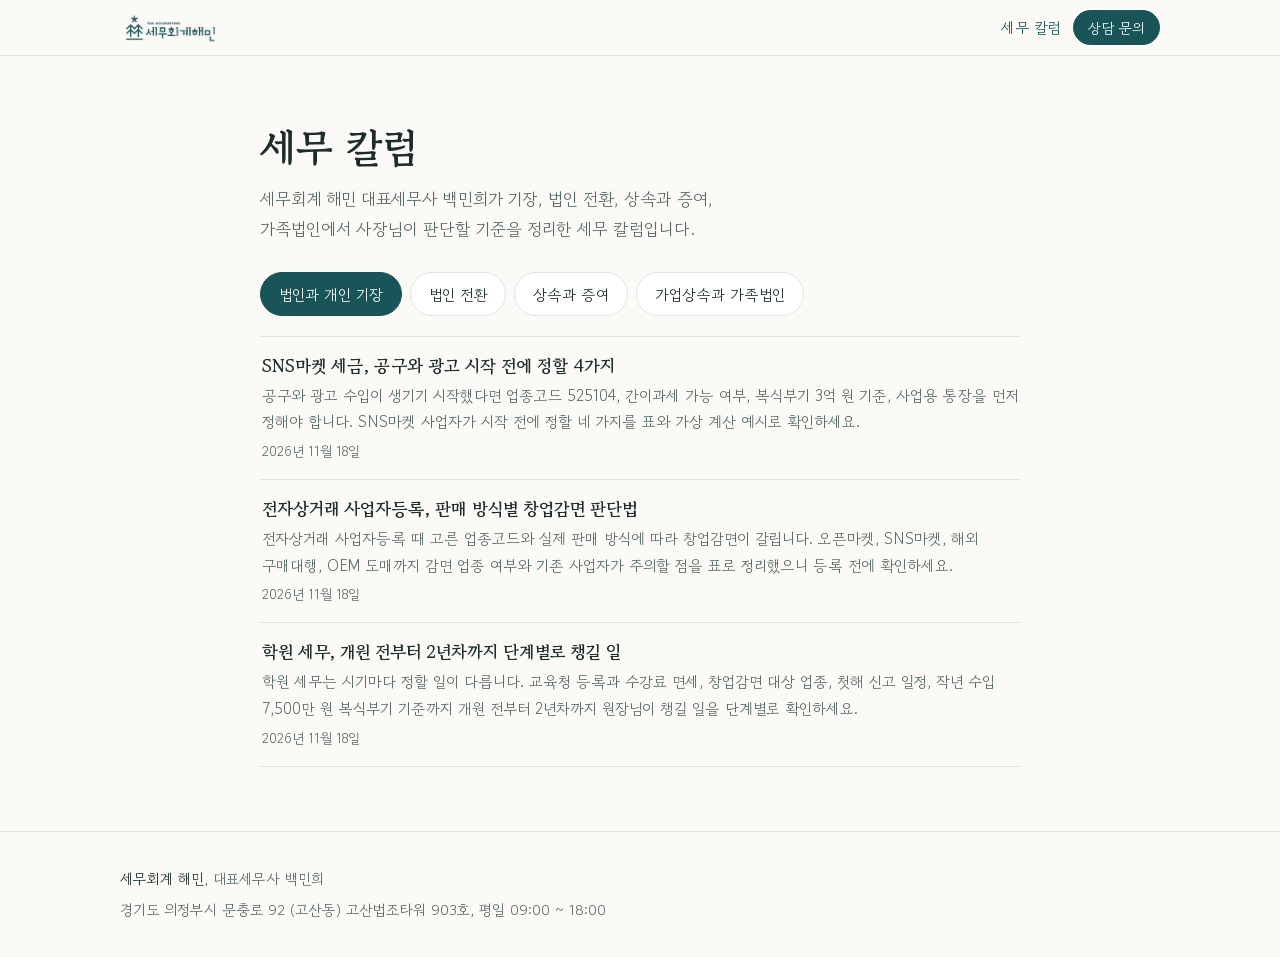
==== column/index.html @ 43301247 "세무 칼럼 목록을 분류 탭 화면으로 변경 Claude-Session: https://claude.ai/code/session_01CAQJYNEuZtWG6bHk7MR94F  Co-A" ====
<!doctype html>
<html lang="ko">
<head>
<meta charset="utf-8">
<meta name="viewport" content="width=device-width, initial-scale=1, viewport-fit=cover">
<title>세무 칼럼 | 세무회계 해민</title>
<meta name="description" content="세무회계 해민 대표세무사 백민희가 기장, 법인 전환, 상속과 증여, 가족법인에서 사장님이 판단할 기준을 정리한 세무 칼럼입니다.">
<link rel="canonical" href="https://hmintax.com/column/">
<meta property="og:type" content="website">
<meta property="og:locale" content="ko_KR">
<meta property="og:site_name" content="세무회계 해민">
<meta property="og:title" content="세무 칼럼 | 세무회계 해민">
<meta property="og:description" content="세무회계 해민 대표세무사 백민희가 기장, 법인 전환, 상속과 증여, 가족법인에서 사장님이 판단할 기준을 정리한 세무 칼럼입니다.">
<meta property="og:url" content="https://hmintax.com/column/">
<meta property="og:image" content="https://hmintax.com/og-image.jpg">
<meta property="og:image:width" content="1200">
<meta property="og:image:height" content="630">
<link rel="icon" href="/favicon.ico" sizes="48x48">
<link rel="icon" href="/icon-192.png" type="image/png" sizes="192x192">
<link rel="apple-touch-icon" href="/apple-touch-icon.png">
<link rel="preconnect" href="https://fonts.googleapis.com">
<link rel="preconnect" href="https://fonts.gstatic.com" crossorigin>
<link rel="stylesheet" href="https://fonts.googleapis.com/css2?family=Gowun+Batang:wght@400;700&family=Gowun+Dodum&display=swap">
<link rel="stylesheet" href="/column/column.css">
<script>document.documentElement.classList.add("js-tabs")</script>
<script type="application/ld+json">{"@context":"https://schema.org","@type":"CollectionPage","name":"세무 칼럼","description":"세무회계 해민 대표세무사 백민희가 기장, 법인 전환, 상속과 증여, 가족법인에서 사장님이 판단할 기준을 정리한 세무 칼럼입니다.","url":"https://hmintax.com/column/","isPartOf":{"@type":"WebSite","name":"세무회계 해민","url":"https://hmintax.com/"}}</script>
</head>
<body>
<header class="top">
  <div class="wrap">
    <a class="brand" href="/" aria-label="세무회계 해민 처음으로">
      <img class="logo-light" src="[data-uri]" alt="세무회계 해민 로고" width="180" height="62">
      <img class="logo-dark" src="[data-uri]" alt="세무회계 해민 로고" width="180" height="62">
    </a>
    <a class="column-nav" href="/column/">세무 칼럼</a>
    <a class="btn primary small" href="/#contact">상담 문의</a>
  </div>
</header>
<main class="column-page">
  <div class="wrap">
    <h1>세무 칼럼</h1>
    <p class="lead">세무회계 해민 대표세무사 백민희가 기장, 법인 전환, 상속과 증여, 가족법인에서 사장님이 판단할 기준을 정리한 세무 칼럼입니다.</p>
    <div class="column-tabs"><a class="column-tab is-active" id="tab-bookkeeping" href="#bookkeeping">법인과 개인 기장</a><a class="column-tab" id="tab-incorporation" href="#incorporation">법인 전환</a><a class="column-tab" id="tab-inheritance-gift" href="#inheritance-gift">상속과 증여</a><a class="column-tab" id="tab-family-business" href="#family-business">가업상속과 가족법인</a></div>
    <section class="column-group is-active" id="bookkeeping"><h2>법인과 개인 기장</h2><ul class="column-list"><li><a href="/column/sns-market-tax-setup/"><span class="t">SNS마켓 세금, 공구와 광고 시작 전에 정할 4가지</span><span class="d">공구와 광고 수입이 생기기 시작했다면 업종코드 525104, 간이과세 가능 여부, 복식부기 3억 원 기준, 사업용 통장을 먼저 정해야 합니다. SNS마켓 사업자가 시작 전에 정할 네 가지를 표와 가상 계산 예시로 확인하세요.</span><span class="m">2026년 11월 18일</span></a></li><li><a href="/column/ecommerce-startup-tax-reduction/"><span class="t">전자상거래 사업자등록, 판매 방식별 창업감면 판단법</span><span class="d">전자상거래 사업자등록 때 고른 업종코드와 실제 판매 방식에 따라 창업감면이 갈립니다. 오픈마켓, SNS마켓, 해외 구매대행, OEM 도매까지 감면 업종 여부와 기존 사업자가 주의할 점을 표로 정리했으니 등록 전에 확인하세요.</span><span class="m">2026년 11월 18일</span></a></li><li><a href="/column/academy-tax-first-two-years/"><span class="t">학원 세무, 개원 전부터 2년차까지 단계별로 챙길 일</span><span class="d">학원 세무는 시기마다 정할 일이 다릅니다. 교육청 등록과 수강료 면세, 창업감면 대상 업종, 첫해 신고 일정, 작년 수입 7,500만 원 복식부기 기준까지 개원 전부터 2년차까지 원장님이 챙길 일을 단계별로 확인하세요.</span><span class="m">2026년 11월 18일</span></a></li></ul></section><section class="column-group" id="incorporation"><h2>법인 전환</h2><ul class="column-list"><li><a href="/column/corporation-setup-before-registration/"><span class="t">법인설립 절차, 등기 전에 정할 자본금, 지분, 본점, 정관</span><span class="d">법인설립 절차는 정관, 자본금 납입, 등기, 사업자등록 순으로 진행되지만 세금은 서류에 적는 숫자에서 갈립니다. 자본금, 지분, 본점 주소, 정관 퇴직금 기준을 등기 전에 어떻게 정할지 실제 과세 사례로 확인하세요.</span><span class="m">2026년 11월 18일</span></a></li></ul></section><section class="column-group" id="inheritance-gift"><h2>상속과 증여</h2><ul class="column-list"><li><a href="/column/death-insurance-inheritance-tax/"><span class="t">사망보험금 상속세, 보험료 낸 사람에 따라 달라지는 과세 기준</span><span class="d">사망보험금은 계약자 이름이 아니라 보험료를 실제로 낸 사람에 따라 상속재산 여부가 갈립니다. 계약자를 자녀로 바꾼 경우, 상속을 포기한 경우, 상속세 재원으로 준비하는 방법까지 조세심판원 사례와 표로 정리했으니 확인하세요.</span><span class="m">2026년 11월 18일</span></a></li></ul></section><section class="column-group" id="family-business"><h2>가업상속과 가족법인</h2><ul class="column-list"><li><a href="/column/family-corporation-stock-investment/"><span class="t">가족법인 주식투자, 상속 준비가 되는 구조와 불리한 경우</span><span class="d">자녀가 주주인 가족법인으로 주식에 투자하면 오른 몫이 자녀 지분 가치에 쌓입니다. 부모님 돈을 넣는 방식별 세금, 증여세 1억 원 기준, 20% 세율 법인이 되는 조건과 오히려 불리한 경우를 표로 정리했으니 투자 전에 확인하세요.</span><span class="m">2026년 11월 18일</span></a></li></ul></section>
    <script>(function () {
  var list = document.querySelector('.column-tabs');
  var tabs = [].slice.call(list.querySelectorAll('.column-tab'));
  function panelOf(tab) { return document.getElementById(tab.getAttribute('href').slice(1)); }
  function fromHash() { return tabs.filter(function (t) { return t.getAttribute('href') === location.hash; })[0]; }
  function select(tab, focus) {
    tabs.forEach(function (t) {
      var on = t === tab;
      t.classList.toggle('is-active', on);
      t.setAttribute('aria-selected', on ? 'true' : 'false');
      t.tabIndex = on ? 0 : -1;
      panelOf(t).classList.toggle('is-active', on);
    });
    if (focus) tab.focus();
  }
  function choose(tab, focus) {
    select(tab, focus);
    // 글을 읽고 뒤로 돌아왔을 때 보던 분류가 나오도록 주소에 남긴다(뒤로 가기 기록은 늘리지 않는다)
    history.replaceState(null, '', tab.getAttribute('href'));
  }
  list.setAttribute('role', 'tablist');
  list.setAttribute('aria-label', '칼럼 분류');
  tabs.forEach(function (t, i) {
    var panel = panelOf(t);
    t.setAttribute('role', 'tab');
    t.setAttribute('aria-controls', panel.id);
    panel.setAttribute('role', 'tabpanel');
    panel.setAttribute('aria-labelledby', t.id);
    t.addEventListener('click', function (e) { e.preventDefault(); choose(t); });
    t.addEventListener('keydown', function (e) {
      var n = { ArrowRight: i + 1, ArrowLeft: i - 1, Home: 0, End: tabs.length - 1 }[e.key];
      if (n === undefined) return;
      e.preventDefault();
      choose(tabs[(n + tabs.length) % tabs.length], true);
    });
  });
  select(fromHash() || list.querySelector('.column-tab.is-active'));
  window.addEventListener('hashchange', function () { var t = fromHash(); if (t) select(t); });
})();</script>
  </div>
</main>
<footer>
  <div class="wrap">
    <p><strong>세무회계 해민</strong>, 대표세무사 백민희</p>
    <p>경기도 의정부시 문충로 92 (고산동) 고산법조타워 903호, 평일 09:00 ~ 18:00</p>
  </div>
</footer>
</body>
</html>
---- column/column.css ----
/* Layout: 한 장짜리 사무소 소개. 따뜻한 흰 바탕 위에 로고 청록과 꿀색을 포인트로, 둥근 아치 사진과 부드러운 면으로 구획한다 */
:root {
  --bg: #FCFAF6;
  --surface: #FFFFFF;
  --tint: #E9F2F0;
  --honey-tint: #FBF0DA;
  --ink: #1D2D2C;
  --muted: #566866;
  --line: #DCE6E3;
  --teal: #195558;
  --teal-soft: #2C7672;
  --honey: #D99A2B;
  --on-teal: #FFFFFF;
  --shadow: 0 10px 30px rgba(25, 85, 88, 0.08);
  --font-display: "Gowun Batang", "Noto Serif KR", "Nanum Myeongjo", serif;
  --font-body: "Gowun Dodum", "Apple SD Gothic Neo", "Malgun Gothic", "Noto Sans KR", sans-serif;
  --radius: 18px;
}
@media (prefers-color-scheme: dark) {
  :root:not([data-theme="light"]) {
    --bg: #0F1B1B; --surface: #152625; --tint: #1A3231; --honey-tint: #352B1B;
    --ink: #E6EFED; --muted: #A2B4B1; --line: #274240; --teal: #8FD1C9; --teal-soft: #74C0B7;
    --honey: #F0C36A; --on-teal: #0F1B1B; --shadow: 0 10px 30px rgba(0, 0, 0, 0.35);
    color-scheme: dark;
  }
}
:root[data-theme="dark"] {
  --bg: #0F1B1B; --surface: #152625; --tint: #1A3231; --honey-tint: #352B1B;
  --ink: #E6EFED; --muted: #A2B4B1; --line: #274240; --teal: #8FD1C9; --teal-soft: #74C0B7;
  --honey: #F0C36A; --on-teal: #0F1B1B; --shadow: 0 10px 30px rgba(0, 0, 0, 0.35);
  color-scheme: dark;
}

body {
  background: var(--bg);
  color: var(--ink);
  font-family: var(--font-body);
  font-size: 1.0625rem;
  line-height: 1.75;
  word-break: keep-all;
  overflow-wrap: break-word;
}
a { color: var(--teal-soft); }
:focus-visible { outline: 3px solid var(--honey); outline-offset: 3px; border-radius: 6px; }

.wrap {
  max-width: 1040px;
  margin-inline: auto;
  padding-left: max(16px, env(safe-area-inset-left, 0px));
  padding-right: max(16px, env(safe-area-inset-right, 0px));
}
.band { padding-block: clamp(48px, 8vw, 88px); }
.band.tint { background: var(--tint); }

h1, h2, h3 { font-family: var(--font-display); font-weight: 700; line-height: 1.35; text-wrap: balance; margin: 0; }
h2 { font-size: clamp(1.6rem, 3.6vw, 2.1rem); color: var(--ink); }
h3 { font-size: 1.2rem; }
p { margin: 0; }
.lead { color: var(--muted); margin-top: 10px; max-width: 60ch; }
.section-head { display: grid; gap: 4px; margin-bottom: clamp(28px, 4vw, 40px); }

/* 머리 */
.top {
  position: sticky; top: env(safe-area-inset-top, 0px); z-index: 20;
  background: color-mix(in srgb, var(--bg) 88%, transparent);
  backdrop-filter: blur(8px);
  border-bottom: 1px solid var(--line);
}
body::before { content: ""; position: fixed; inset: 0 0 auto; height: env(safe-area-inset-top, 0px); z-index: 21; background: var(--bg); }
.top .wrap { display: flex; align-items: center; justify-content: space-between; gap: 12px; padding-block: 10px; }
.brand { display: flex; align-items: center; gap: 12px; text-decoration: none; color: var(--ink); min-width: 0; }
.brand img { height: 34px; width: auto; display: block; }
.logo-dark { display: none !important; }
@media (prefers-color-scheme: dark) { :root:not([data-theme="light"]) .logo-light { display: none !important; } :root:not([data-theme="light"]) .logo-dark { display: block !important; } }
:root[data-theme="dark"] .logo-light { display: none !important; }
:root[data-theme="dark"] .logo-dark { display: block !important; }

.btn {
  display: inline-flex; align-items: center; justify-content: center; gap: 8px;
  padding: 12px 20px; border-radius: 999px; font-family: var(--font-body); font-size: 1rem;
  text-decoration: none; border: 1.5px solid var(--teal); cursor: pointer; line-height: 1.2;
  transition: transform .15s ease, background-color .15s ease;
}
.btn.primary { background: var(--teal); color: var(--on-teal); }
.btn.ghost { background: transparent; color: var(--teal); }
.btn:hover { transform: translateY(-1px); }
.btn.small { padding: 8px 14px; font-size: 0.9rem; }

/* 첫 화면 */
.hero .wrap { display: grid; grid-template-columns: 1.15fr 0.85fr; gap: clamp(28px, 5vw, 64px); align-items: center; }
.hero-text { min-width: 0; }
.eyebrow { color: var(--teal-soft); font-size: 0.95rem; letter-spacing: 0.04em; }
.hero h1 { font-size: clamp(2.1rem, 5.6vw, 3.4rem); margin-top: 10px; }
.hero h1 em { font-style: normal; color: var(--teal); position: relative; }
.hero h1 em::after { content: ""; position: absolute; left: 0; right: 0; bottom: 0.08em; height: 0.32em; background: var(--honey-tint); z-index: -1; border-radius: 4px; }
.hero .lead { font-size: 1.1rem; margin-top: 18px; }
.cta-row { display: flex; flex-wrap: wrap; gap: 10px; margin-top: 28px; }
.hero-note { margin-top: 16px; color: var(--muted); font-size: 0.95rem; }
.hero-note b { color: var(--ink); font-weight: 400; font-variant-numeric: tabular-nums; }
.sns { display: flex; flex-wrap: wrap; gap: 8px 20px; margin: 14px 0 0; padding: 0; list-style: none; font-size: 0.95rem; }
.sns a { display: inline-flex; align-items: center; gap: 6px; color: var(--teal); text-decoration: none; border-bottom: 1px solid var(--line); padding-bottom: 2px; }
.sns a:hover { border-color: var(--teal); }
.sns svg { width: 18px; height: 18px; stroke: currentColor; fill: none; stroke-width: 1.8; stroke-linecap: round; stroke-linejoin: round; }

.person { position: relative; justify-self: center; width: min(100%, 340px); }
.person::before {
  content: ""; position: absolute; width: 78%; aspect-ratio: 1; border-radius: 50%;
  background: var(--honey-tint); right: -8%; top: -6%; z-index: 0;
}
.arch {
  position: relative; z-index: 1; border-radius: 999px 999px var(--radius) var(--radius);
  overflow: hidden; background: #3a3a3a; aspect-ratio: 285 / 400; max-width: 100%; box-shadow: var(--shadow);
}
.arch img { width: 100%; height: 100%; object-fit: cover; object-position: top; display: block; }
.person-card {
  position: relative; z-index: 2; margin: -36px 16px 0; background: var(--surface);
  border: 1px solid var(--line); border-radius: var(--radius); padding: 14px 18px; box-shadow: var(--shadow);
}
.person-card .name { font-family: var(--font-display); font-weight: 700; font-size: 1.25rem; }
.person-card .name span { font-family: var(--font-body); font-weight: 400; font-size: 0.9rem; color: var(--teal-soft); margin-right: 6px; }

/* 일하는 방식 */
.principles { display: grid; grid-template-columns: repeat(3, minmax(0, 1fr)); gap: 18px; }
.principle {
  background: var(--surface); border-radius: var(--radius); padding: 24px 22px 22px;
  border: 1px solid var(--line); display: grid; gap: 10px; align-content: start; min-width: 0;
}
.principle .mark { width: 44px; height: 44px; border-radius: 14px; background: var(--honey-tint); display: grid; place-items: center; }
.principle .mark svg { width: 24px; height: 24px; stroke: var(--teal); fill: none; stroke-width: 1.8; stroke-linecap: round; stroke-linejoin: round; }
.principle p { color: var(--muted); }
.principle .note { font-size: 0.92rem; color: var(--teal-soft); }

/* 하는 일 */
.services { display: grid; grid-template-columns: repeat(2, minmax(0, 1fr)); gap: 0; border-top: 1px solid var(--line); }
.service { padding: 22px 4px; border-bottom: 1px solid var(--line); display: grid; grid-template-columns: 9.5rem 1fr; gap: 16px; min-width: 0; }
.service:nth-child(odd) { padding-right: 28px; }
.service:nth-child(even) { padding-left: 28px; border-left: 1px solid var(--line); }
.service h3 { color: var(--teal); }
.service p { color: var(--muted); min-width: 0; }
.with-whom { margin-top: 22px; color: var(--muted); font-size: 0.98rem; }
.column-nav { margin-left: auto; color: var(--teal); text-decoration: none; font-size: 0.95rem; white-space: nowrap; }
.column-nav:hover { text-decoration: underline; }
.column-latest { margin-top: 30px; padding: 22px 24px; border-radius: var(--radius); background: var(--tint); }
.column-latest-head { display: flex; align-items: center; justify-content: space-between; gap: 12px; }
.column-latest ul { list-style: none; margin: 12px 0 0; padding: 0; }
.column-latest li + li { border-top: 1px solid var(--line); }
.column-latest li a { display: grid; grid-template-columns: 9.5rem minmax(0, 1fr); gap: 4px 16px; padding: 12px 0; color: var(--ink); text-decoration: none; }
.column-latest li a:hover .t { color: var(--teal); text-decoration: underline; }
.column-latest .cat { color: var(--teal-soft); font-size: 0.9rem; }
@media (max-width: 640px) { .column-latest { padding: 18px 16px; } .column-latest li a { grid-template-columns: 1fr; } }

/* 상담 절차 */
.steps { display: grid; grid-template-columns: repeat(4, minmax(0, 1fr)); gap: 16px; counter-reset: step; list-style: none; padding: 0; margin: 0; }
.step { position: relative; padding: 22px 18px 20px; background: var(--surface); border-radius: var(--radius); border: 1px solid var(--line); display: grid; gap: 8px; align-content: start; min-width: 0; }
.step .num { font-family: var(--font-display); font-weight: 700; color: var(--honey); font-size: 1.6rem; line-height: 1; font-variant-numeric: tabular-nums; }
.step p { color: var(--muted); font-size: 0.98rem; }
.form-hint { margin-top: 26px; display: grid; gap: 12px; }
.chips { display: flex; flex-wrap: wrap; gap: 8px; list-style: none; padding: 0; margin: 0; }
.chips li { background: var(--surface); border: 1px solid var(--line); border-radius: 999px; padding: 6px 14px; font-size: 0.95rem; }
.fee { margin-top: 24px; padding: 16px 20px; border-radius: var(--radius); background: var(--honey-tint); display: flex; flex-wrap: wrap; gap: 10px 18px; align-items: center; justify-content: space-between; }

/* 자주 묻는 질문 */
.faq { display: grid; gap: 0; border-top: 1px solid var(--line); }
.qa { padding: 20px 0; border-bottom: 1px solid var(--line); display: grid; grid-template-columns: minmax(0, 0.9fr) minmax(0, 1.1fr); gap: 8px 28px; }
.qa .q { font-family: var(--font-display); font-weight: 700; }
.qa .a { color: var(--muted); }

/* 문의와 찾아오시는 길 */
.contact-grid { display: grid; grid-template-columns: minmax(0, 1.1fr) minmax(0, 0.9fr); gap: 22px; align-items: start; }
.card { background: var(--surface); border: 1px solid var(--line); border-radius: var(--radius); padding: 8px 22px; box-shadow: var(--shadow); min-width: 0; }
.row { display: grid; grid-template-columns: 6.5rem minmax(0, 1fr) auto; gap: 12px; align-items: center; padding: 14px 0; border-bottom: 1px dashed var(--line); }
.row:last-child { border-bottom: 0; }
.row .k { color: var(--muted); font-size: 0.95rem; }
.row .v { min-width: 0; }
.row .v.num { font-variant-numeric: tabular-nums; font-size: 1.15rem; letter-spacing: 0.02em; user-select: all; }
.copy-status { font-size: 0.85rem; color: var(--teal-soft); min-height: 1.2em; }
.links { display: grid; gap: 10px; }
.links .btn { justify-content: space-between; width: 100%; }
.links .btn span.sub { color: inherit; opacity: 0.75; font-size: 0.88rem; }

footer { padding-block: 34px; border-top: 1px solid var(--line); color: var(--muted); font-size: 0.92rem; }
footer .wrap { display: grid; gap: 6px; }
footer strong { color: var(--ink); font-weight: 400; }

@media (max-width: 860px) {
  .hero .wrap { grid-template-columns: 1fr; }
  .person { order: -1; width: min(78%, 300px); }
  .principles { grid-template-columns: 1fr; }
  .steps { grid-template-columns: repeat(2, minmax(0, 1fr)); }
  .contact-grid { grid-template-columns: 1fr; }
}
@media (max-width: 640px) {
  .services { grid-template-columns: 1fr; }
  .service:nth-child(odd), .service:nth-child(even) { padding-left: 4px; padding-right: 4px; border-left: 0; }
  .service { grid-template-columns: 1fr; gap: 4px; }
  .steps { grid-template-columns: 1fr; }
  .qa { grid-template-columns: 1fr; }
  .row { grid-template-columns: 1fr auto; }
  .row .k { grid-column: 1 / -1; }
}
@media (prefers-reduced-motion: reduce) { .btn { transition: none; } .btn:hover { transform: none; } }

/* 세무 칼럼 */
body { margin: 0; }
img { max-width: 100%; }
.post-body hr { margin: 44px 0 0; border: 0; border-top: 1px solid var(--line); }
.crumbs { display: flex; flex-wrap: wrap; gap: 6px; list-style: none; margin: 0 0 18px; padding: 0; color: var(--muted); font-size: 0.9rem; }
.crumbs li + li::before { content: "/"; margin-right: 6px; color: var(--line); }
.crumbs a { color: var(--muted); }
.column-page { padding-block: clamp(32px, 6vw, 64px); }
.column-page .wrap { max-width: 760px; }
.column-page h1 { font-size: clamp(1.75rem, 4.6vw, 2.5rem); }
.post-cat { display: inline-block; color: var(--teal-soft); font-size: 0.92rem; margin-bottom: 8px; }
.post-meta { margin-top: 14px; padding-bottom: 20px; border-bottom: 1px solid var(--line); color: var(--muted); font-size: 0.92rem; }
.post-body { margin-top: 28px; }
.post-body p { margin-top: 18px; }
.post-body h2 { margin-top: 52px; font-size: clamp(1.35rem, 3vw, 1.65rem); }
.post-body h3 { margin-top: 30px; font-size: 1.12rem; color: var(--teal); }
.post-body ul, .post-body ol { margin: 16px 0 0; padding-left: 1.3em; display: grid; gap: 8px; }
.post-body .answer { padding: 14px 18px; border-radius: 14px; background: var(--tint); }
.brief { padding: 22px 24px; border-radius: var(--radius); background: var(--honey-tint); }
.brief > :first-child { margin-top: 0; }
.brief h2 { margin-top: 0; font-size: 1.2rem; }
.table-wrap { margin-top: 20px; overflow-x: auto; -webkit-overflow-scrolling: touch; border: 1px solid var(--line); border-radius: 14px; background: var(--surface); }
.table-wrap table { width: 100%; min-width: 520px; border-collapse: collapse; font-size: 0.95rem; }
.table-wrap caption { padding: 12px 14px; text-align: left; color: var(--muted); font-size: 0.88rem; border-bottom: 1px solid var(--line); }
.table-wrap th, .table-wrap td { padding: 11px 14px; text-align: left; vertical-align: top; border-bottom: 1px solid var(--line); }
.table-wrap th { background: var(--tint); font-weight: 400; color: var(--ink); white-space: nowrap; }
.table-wrap tr:last-child td { border-bottom: 0; }
.post-note { margin-top: 40px; padding-top: 18px; border-top: 1px solid var(--line); color: var(--muted); font-size: 0.92rem; }
.post-cta { margin-top: 28px; padding: 22px 24px; border-radius: var(--radius); background: var(--tint); display: grid; gap: 12px; }
.post-cta .cta-row { margin-top: 2px; }
.related { margin-top: 44px; }
.related h2 { font-size: 1.25rem; }
.column-list { list-style: none; margin: 14px 0 0; padding: 0; border-top: 1px solid var(--line); }
.column-list a { display: grid; gap: 4px; padding: 16px 2px; border-bottom: 1px solid var(--line); color: var(--ink); text-decoration: none; }
.column-list a:hover .t { color: var(--teal); }
.column-list .t { font-family: var(--font-display); font-weight: 700; font-size: 1.08rem; line-height: 1.45; }
.column-list .d { color: var(--muted); font-size: 0.95rem; }
.column-list .m { color: var(--muted); font-size: 0.86rem; }
.column-tabs { display: flex; flex-wrap: wrap; gap: 8px; margin-top: 28px; }
.column-tab { box-sizing: border-box; display: inline-flex; align-items: center; justify-content: center; min-height: 44px; padding: 8px 18px; border: 1px solid var(--line); border-radius: 999px; background: var(--surface); color: var(--ink); font-size: 0.95rem; line-height: 1.35; text-align: center; text-decoration: none; word-break: keep-all; }
.column-tab:hover { border-color: var(--teal-soft); color: var(--teal); }
.column-tab:focus-visible { outline: 2px solid var(--teal-soft); outline-offset: 2px; }
.js-tabs .column-tab.is-active { background: var(--teal); border-color: var(--teal); color: var(--on-teal); }
.column-group { margin-top: 40px; scroll-margin-top: 220px; }
.column-group h2 { font-size: 1.3rem; color: var(--teal); }
.js-tabs .column-group { display: none; margin-top: 20px; }
.js-tabs .column-group.is-active { display: block; }
.js-tabs .column-group > h2 { display: none; }
.js-tabs .column-group .column-list { margin-top: 0; }
@media (max-width: 640px) {
  .brief, .post-cta { padding: 18px 16px; }
  .column-tabs { display: grid; grid-template-columns: repeat(2, minmax(0, 1fr)); }
  .column-tab { padding: 8px 10px; font-size: 0.92rem; }
  .column-tab:last-child:nth-child(odd) { grid-column: 1 / -1; }
  .table-wrap table { min-width: 0; font-size: 0.88rem; }
  .table-wrap caption { padding: 10px; }
  .table-wrap th, .table-wrap td { padding: 9px 8px; white-space: normal; overflow-wrap: break-word; }
}
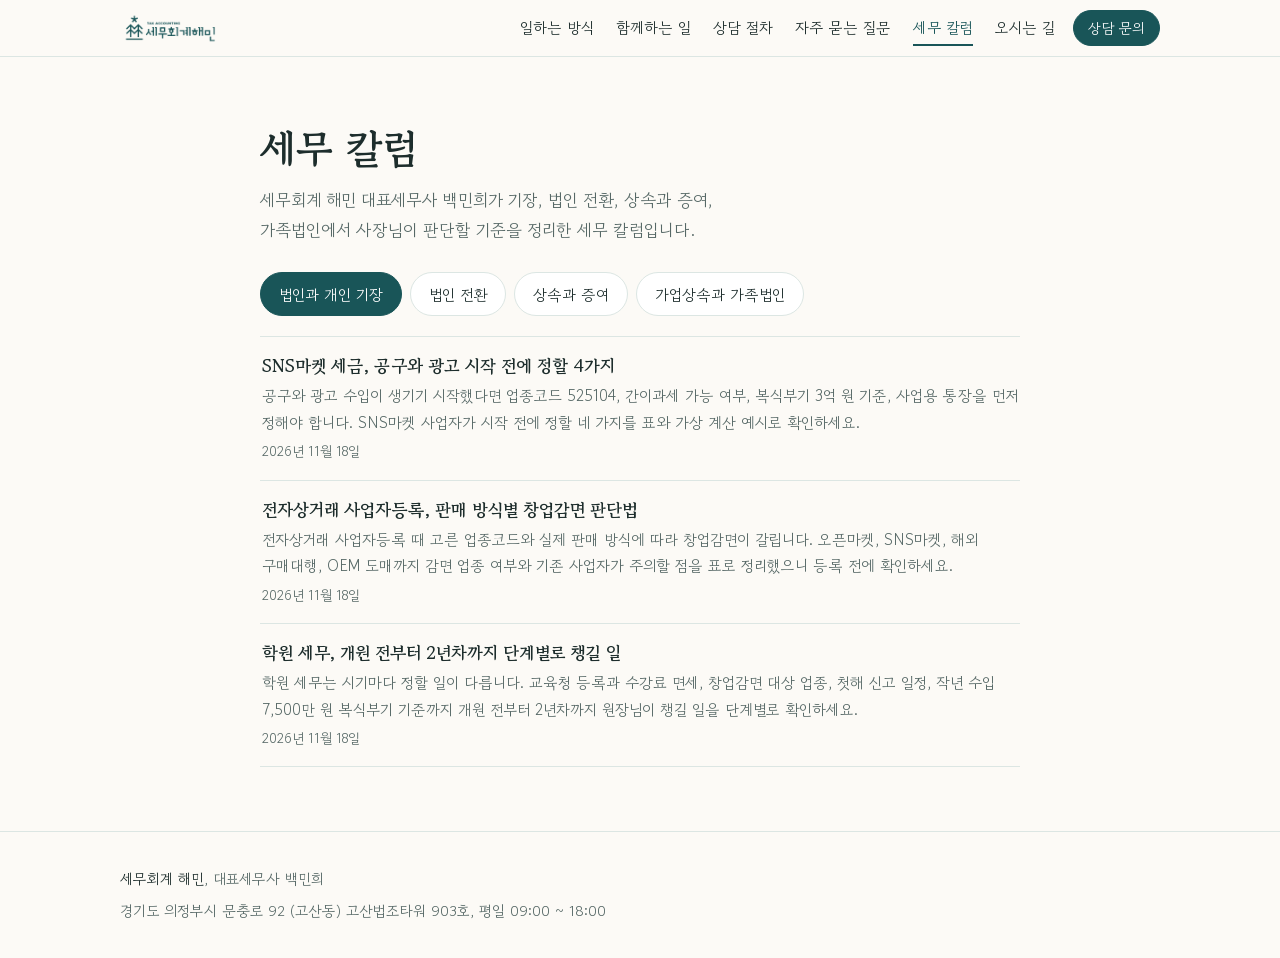
==== commit c49b22a2: "상단 메뉴바 추가, 칼럼 세무일정 분류 등록, 휴대폰 문의 버튼 넘침 수정 Co-Authored-By: Claude Opus 5.5 <noreply@anthropic.com>" ====
--- a/column/index.html
+++ b/column/index.html
@@ -32,7 +32,7 @@
       <img class="logo-light" src="[data-uri]" alt="세무회계 해민 로고" width="180" height="62">
       <img class="logo-dark" src="[data-uri]" alt="세무회계 해민 로고" width="180" height="62">
     </a>
-    <a class="column-nav" href="/column/">세무 칼럼</a>
+    <nav class="site-nav" aria-label="홈페이지 메뉴"><ul><li><a href="/#how">일하는 방식</a></li><li><a href="/#work">함께하는 일</a></li><li><a href="/#flow">상담 절차</a></li><li><a href="/#faq">자주 묻는 질문</a></li><li><a href="/column/" aria-current="page">세무 칼럼</a></li><li><a href="/#contact">오시는 길</a></li></ul></nav>
     <a class="btn primary small" href="/#contact">상담 문의</a>
   </div>
 </header>
@@ -41,7 +41,7 @@
     <h1>세무 칼럼</h1>
     <p class="lead">세무회계 해민 대표세무사 백민희가 기장, 법인 전환, 상속과 증여, 가족법인에서 사장님이 판단할 기준을 정리한 세무 칼럼입니다.</p>
     <div class="column-tabs"><a class="column-tab is-active" id="tab-bookkeeping" href="#bookkeeping">법인과 개인 기장</a><a class="column-tab" id="tab-incorporation" href="#incorporation">법인 전환</a><a class="column-tab" id="tab-inheritance-gift" href="#inheritance-gift">상속과 증여</a><a class="column-tab" id="tab-family-business" href="#family-business">가업상속과 가족법인</a></div>
-    <section class="column-group is-active" id="bookkeeping"><h2>법인과 개인 기장</h2><ul class="column-list"><li><a href="/column/sns-market-tax-setup/"><span class="t">SNS마켓 세금, 공구와 광고 시작 전에 정할 4가지</span><span class="d">공구와 광고 수입이 생기기 시작했다면 업종코드 525104, 간이과세 가능 여부, 복식부기 3억 원 기준, 사업용 통장을 먼저 정해야 합니다. SNS마켓 사업자가 시작 전에 정할 네 가지를 표와 가상 계산 예시로 확인하세요.</span><span class="m">2026년 11월 18일</span></a></li><li><a href="/column/ecommerce-startup-tax-reduction/"><span class="t">전자상거래 사업자등록, 판매 방식별 창업감면 판단법</span><span class="d">전자상거래 사업자등록 때 고른 업종코드와 실제 판매 방식에 따라 창업감면이 갈립니다. 오픈마켓, SNS마켓, 해외 구매대행, OEM 도매까지 감면 업종 여부와 기존 사업자가 주의할 점을 표로 정리했으니 등록 전에 확인하세요.</span><span class="m">2026년 11월 18일</span></a></li><li><a href="/column/academy-tax-first-two-years/"><span class="t">학원 세무, 개원 전부터 2년차까지 단계별로 챙길 일</span><span class="d">학원 세무는 시기마다 정할 일이 다릅니다. 교육청 등록과 수강료 면세, 창업감면 대상 업종, 첫해 신고 일정, 작년 수입 7,500만 원 복식부기 기준까지 개원 전부터 2년차까지 원장님이 챙길 일을 단계별로 확인하세요.</span><span class="m">2026년 11월 18일</span></a></li></ul></section><section class="column-group" id="incorporation"><h2>법인 전환</h2><ul class="column-list"><li><a href="/column/corporation-setup-before-registration/"><span class="t">법인설립 절차, 등기 전에 정할 자본금, 지분, 본점, 정관</span><span class="d">법인설립 절차는 정관, 자본금 납입, 등기, 사업자등록 순으로 진행되지만 세금은 서류에 적는 숫자에서 갈립니다. 자본금, 지분, 본점 주소, 정관 퇴직금 기준을 등기 전에 어떻게 정할지 실제 과세 사례로 확인하세요.</span><span class="m">2026년 11월 18일</span></a></li></ul></section><section class="column-group" id="inheritance-gift"><h2>상속과 증여</h2><ul class="column-list"><li><a href="/column/death-insurance-inheritance-tax/"><span class="t">사망보험금 상속세, 보험료 낸 사람에 따라 달라지는 과세 기준</span><span class="d">사망보험금은 계약자 이름이 아니라 보험료를 실제로 낸 사람에 따라 상속재산 여부가 갈립니다. 계약자를 자녀로 바꾼 경우, 상속을 포기한 경우, 상속세 재원으로 준비하는 방법까지 조세심판원 사례와 표로 정리했으니 확인하세요.</span><span class="m">2026년 11월 18일</span></a></li></ul></section><section class="column-group" id="family-business"><h2>가업상속과 가족법인</h2><ul class="column-list"><li><a href="/column/family-corporation-stock-investment/"><span class="t">가족법인 주식투자, 상속 준비가 되는 구조와 불리한 경우</span><span class="d">자녀가 주주인 가족법인으로 주식에 투자하면 오른 몫이 자녀 지분 가치에 쌓입니다. 부모님 돈을 넣는 방식별 세금, 증여세 1억 원 기준, 20% 세율 법인이 되는 조건과 오히려 불리한 경우를 표로 정리했으니 투자 전에 확인하세요.</span><span class="m">2026년 11월 18일</span></a></li></ul></section>
+    <section class="column-group is-active" id="bookkeeping"><h2>법인과 개인 기장</h2><ul class="column-list"><li><a href="/column/sns-market-tax-setup/"><span class="t">SNS마켓 세금, 공구와 광고 시작 전에 정할 4가지</span><span class="d">공구와 광고 수입이 생기기 시작했다면 업종코드 525104, 간이과세 가능 여부, 복식부기 3억 원 기준, 사업용 통장을 먼저 정해야 합니다. SNS마켓 사업자가 시작 전에 정할 네 가지를 표와 가상 계산 예시로 확인하세요.</span><span class="m">2026년 11월 18일</span></a></li><li><a href="/column/ecommerce-startup-tax-reduction/"><span class="t">전자상거래 사업자등록, 판매 방식별 창업감면 판단법</span><span class="d">전자상거래 사업자등록 때 고른 업종코드와 실제 판매 방식에 따라 창업감면이 갈립니다. 오픈마켓, SNS마켓, 해외 구매대행, OEM 도매까지 감면 업종 여부와 기존 사업자가 주의할 점을 표로 정리했으니 등록 전에 확인하세요.</span><span class="m">2026년 11월 18일</span></a></li><li><a href="/column/academy-tax-first-two-years/"><span class="t">학원 세무, 개원 전부터 2년차까지 단계별로 챙길 일</span><span class="d">학원 세무는 시기마다 정할 일이 다릅니다. 교육청 등록과 수강료 면세, 창업감면 대상 업종, 첫해 신고 일정, 작년 수입 7,500만 원 복식부기 기준까지 개원 전부터 2년차까지 원장님이 챙길 일을 단계별로 확인하세요.</span><span class="m">2026년 11월 18일</span></a></li></ul></section><section class="column-group" id="incorporation"><h2>법인 전환</h2><ul class="column-list"><li><a href="/column/corporation-setup-before-registration/"><span class="t">법인설립 절차, 등기 전에 정할 자본금, 지분, 본점, 정관</span><span class="d">법인설립 절차는 정관, 자본금 납입, 등기, 사업자등록 순으로 진행되지만 세금은 서류에 적는 숫자에서 갈립니다. 자본금, 지분, 본점 주소, 정관 퇴직금 기준을 등기 전에 어떻게 정할지 실제 과세 사례로 확인하세요.</span><span class="m">2026년 11월 18일</span></a></li><li><a href="/column/business-incorporation-company-money/"><span class="t">개인사업자 법인전환, 법인 돈을 가져오는 3가지 길과 막히는 기준</span><span class="d">개인사업자 법인전환 뒤 법인 돈은 급여와 배당, 영업권, 퇴직금 중간정산으로 가져올 수 있습니다. 길마다 인정되는 조건과 세금, 막히는 기준을 조세심판원 사례와 표로 정리했으니 전환을 결정하기 전에 먼저 확인해 보세요.</span><span class="m">2026년 11월 18일</span></a></li></ul></section><section class="column-group" id="inheritance-gift"><h2>상속과 증여</h2><ul class="column-list"><li><a href="/column/inheritance-tax-filing-deadline/"><span class="t">상속세 신고기한 6개월, 유족이 순서대로 챙길 5가지</span><span class="d">상속세 신고기한은 돌아가신 달의 말일부터 6개월입니다. 기한 계산, 장례비 증빙, 신고 서류, 납부 방법, 고인 계좌 인출 기록까지 유족이 순서대로 챙길 5가지를 조세심판원 사례와 표로 정리했으니 신고 전에 먼저 확인해 보세요.</span><span class="m">2026년 11월 18일</span></a></li><li><a href="/column/death-insurance-inheritance-tax/"><span class="t">사망보험금 상속세, 보험료 낸 사람에 따라 달라지는 과세 기준</span><span class="d">사망보험금은 계약자 이름이 아니라 보험료를 실제로 낸 사람에 따라 상속재산 여부가 갈립니다. 계약자를 자녀로 바꾼 경우, 상속을 포기한 경우, 상속세 재원으로 준비하는 방법까지 조세심판원 사례와 표로 정리했으니 확인하세요.</span><span class="m">2026년 11월 18일</span></a></li></ul></section><section class="column-group" id="family-business"><h2>가업상속과 가족법인</h2><ul class="column-list"><li><a href="/column/family-corporation-stock-investment/"><span class="t">가족법인 주식투자, 상속 준비가 되는 구조와 불리한 경우</span><span class="d">자녀가 주주인 가족법인으로 주식에 투자하면 오른 몫이 자녀 지분 가치에 쌓입니다. 부모님 돈을 넣는 방식별 세금, 증여세 1억 원 기준, 20% 세율 법인이 되는 조건과 오히려 불리한 경우를 표로 정리했으니 투자 전에 확인하세요.</span><span class="m">2026년 11월 18일</span></a></li></ul></section>
     <script>(function () {
   var list = document.querySelector('.column-tabs');
   var tabs = [].slice.call(list.querySelectorAll('.column-tab'));
--- a/column/column.css
+++ b/column/column.css
@@ -87,6 +87,29 @@
 .btn:hover { transform: translateY(-1px); }
 .btn.small { padding: 8px 14px; font-size: 0.9rem; }
 
+/* 머리줄 메뉴: 컴퓨터에서는 로고와 상담 버튼 사이 한 줄, 좁은 화면에서는 둘째 줄을 옆으로 밀어 본다 */
+.site-nav { margin-left: auto; margin-right: 6px; min-width: 0; }
+.site-nav ul { display: flex; gap: 22px; list-style: none; margin: 0; padding: 0; }
+.site-nav a { display: block; padding: 8px 0 6px; color: var(--ink); text-decoration: none; font-size: 0.95rem; line-height: 1.3; white-space: nowrap; border-bottom: 2px solid transparent; }
+.site-nav a:hover { color: var(--teal); border-bottom-color: var(--line); }
+.site-nav a[aria-current] { color: var(--teal); border-bottom-color: var(--teal); }
+/* 메뉴로 이동했을 때 구역 제목이 위에 붙은 머리줄에 가려지지 않게 띄운다 */
+#how, #work, #flow, #faq, #contact { scroll-margin-top: calc(env(safe-area-inset-top, 0px) + 84px); }
+@media (prefers-reduced-motion: no-preference) { html { scroll-behavior: smooth; } }
+@media (max-width: 820px) {
+  .top .wrap { flex-wrap: wrap; row-gap: 0; padding-bottom: 0; }
+  .site-nav {
+    order: 3; flex: 1 0 100%; margin: 0; overflow-x: auto; scrollbar-width: none; -webkit-overflow-scrolling: touch;
+    margin-left: calc(-1 * max(16px, env(safe-area-inset-left, 0px)));
+    margin-right: calc(-1 * max(16px, env(safe-area-inset-right, 0px)));
+    -webkit-mask-image: linear-gradient(to right, #000 calc(100% - 36px), transparent);
+    mask-image: linear-gradient(to right, #000 calc(100% - 36px), transparent);
+  }
+  .site-nav::-webkit-scrollbar { display: none; }
+  .site-nav ul { width: max-content; gap: 20px; padding: 0 44px 0 max(16px, env(safe-area-inset-left, 0px)); }
+  #how, #work, #flow, #faq, #contact { scroll-margin-top: calc(env(safe-area-inset-top, 0px) + 110px); }
+}
+
 /* 첫 화면 */
 .hero .wrap { display: grid; grid-template-columns: 1.15fr 0.85fr; gap: clamp(28px, 5vw, 64px); align-items: center; }
 .hero-text { min-width: 0; }
@@ -139,8 +162,6 @@
 .service h3 { color: var(--teal); }
 .service p { color: var(--muted); min-width: 0; }
 .with-whom { margin-top: 22px; color: var(--muted); font-size: 0.98rem; }
-.column-nav { margin-left: auto; color: var(--teal); text-decoration: none; font-size: 0.95rem; white-space: nowrap; }
-.column-nav:hover { text-decoration: underline; }
 .column-latest { margin-top: 30px; padding: 22px 24px; border-radius: var(--radius); background: var(--tint); }
 .column-latest-head { display: flex; align-items: center; justify-content: space-between; gap: 12px; }
 .column-latest ul { list-style: none; margin: 12px 0 0; padding: 0; }
@@ -176,7 +197,7 @@
 .row .v.num { font-variant-numeric: tabular-nums; font-size: 1.15rem; letter-spacing: 0.02em; user-select: all; }
 .copy-status { font-size: 0.85rem; color: var(--teal-soft); min-height: 1.2em; }
 .links { display: grid; gap: 10px; }
-.links .btn { justify-content: space-between; width: 100%; }
+.links .btn { justify-content: space-between; width: 100%; box-sizing: border-box; }
 .links .btn span.sub { color: inherit; opacity: 0.75; font-size: 0.88rem; }
 
 footer { padding-block: 34px; border-top: 1px solid var(--line); color: var(--muted); font-size: 0.92rem; }
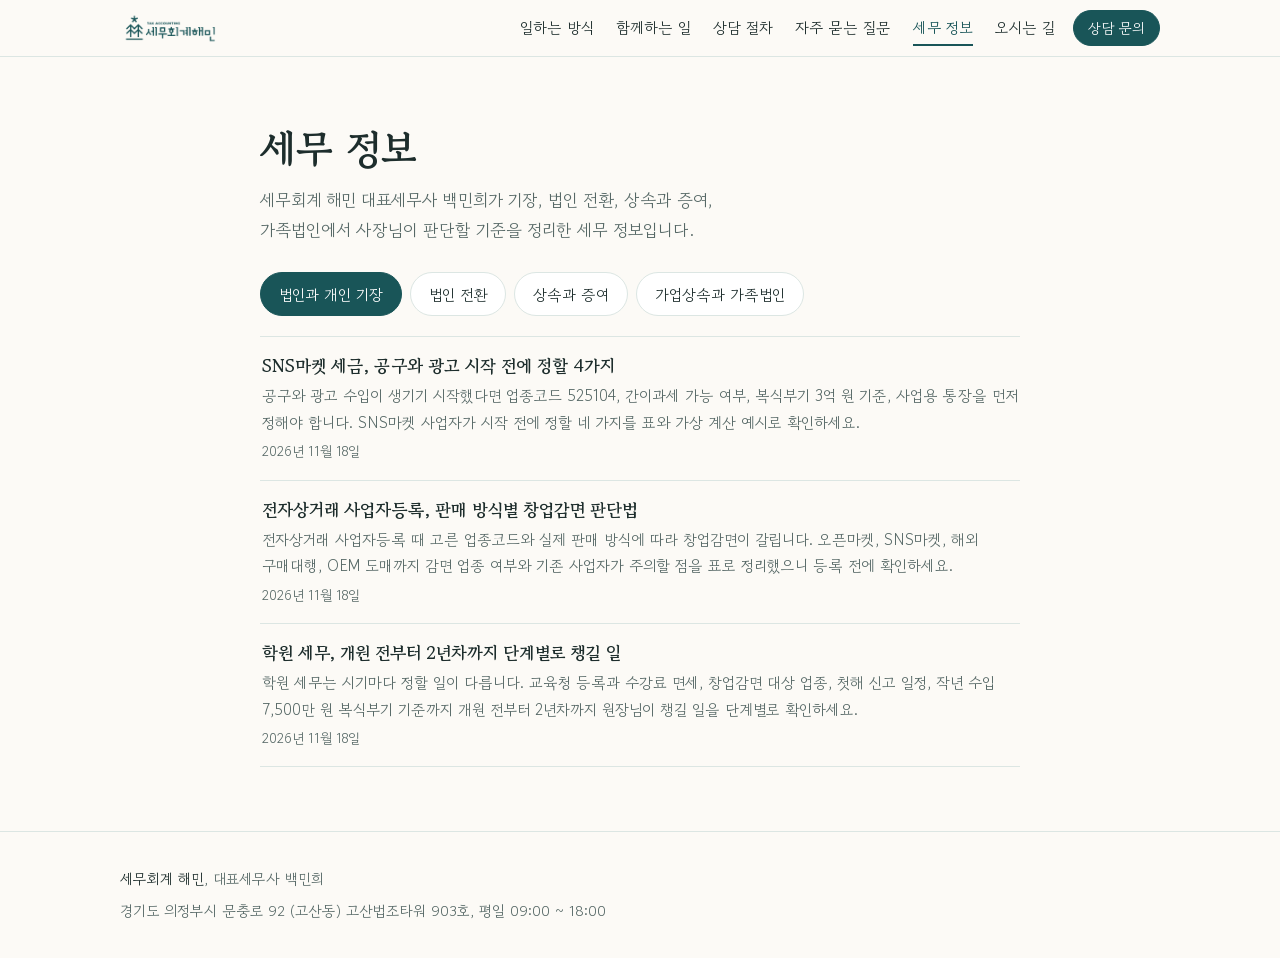
==== commit 12a66d46: "게시판 이름을 세무 칼럼에서 세무 정보로 변경 Co-Authored-By: Claude Opus 5.5 <noreply@anthropic.com>" ====
--- a/column/index.html
+++ b/column/index.html
@@ -3,14 +3,14 @@
 <head>
 <meta charset="utf-8">
 <meta name="viewport" content="width=device-width, initial-scale=1, viewport-fit=cover">
-<title>세무 칼럼 | 세무회계 해민</title>
-<meta name="description" content="세무회계 해민 대표세무사 백민희가 기장, 법인 전환, 상속과 증여, 가족법인에서 사장님이 판단할 기준을 정리한 세무 칼럼입니다.">
+<title>세무 정보 | 세무회계 해민</title>
+<meta name="description" content="세무회계 해민 대표세무사 백민희가 기장, 법인 전환, 상속과 증여, 가족법인에서 사장님이 판단할 기준을 정리한 세무 정보입니다.">
 <link rel="canonical" href="https://hmintax.com/column/">
 <meta property="og:type" content="website">
 <meta property="og:locale" content="ko_KR">
 <meta property="og:site_name" content="세무회계 해민">
-<meta property="og:title" content="세무 칼럼 | 세무회계 해민">
-<meta property="og:description" content="세무회계 해민 대표세무사 백민희가 기장, 법인 전환, 상속과 증여, 가족법인에서 사장님이 판단할 기준을 정리한 세무 칼럼입니다.">
+<meta property="og:title" content="세무 정보 | 세무회계 해민">
+<meta property="og:description" content="세무회계 해민 대표세무사 백민희가 기장, 법인 전환, 상속과 증여, 가족법인에서 사장님이 판단할 기준을 정리한 세무 정보입니다.">
 <meta property="og:url" content="https://hmintax.com/column/">
 <meta property="og:image" content="https://hmintax.com/og-image.jpg">
 <meta property="og:image:width" content="1200">
@@ -23,7 +23,7 @@
 <link rel="stylesheet" href="https://fonts.googleapis.com/css2?family=Gowun+Batang:wght@400;700&family=Gowun+Dodum&display=swap">
 <link rel="stylesheet" href="/column/column.css">
 <script>document.documentElement.classList.add("js-tabs")</script>
-<script type="application/ld+json">{"@context":"https://schema.org","@type":"CollectionPage","name":"세무 칼럼","description":"세무회계 해민 대표세무사 백민희가 기장, 법인 전환, 상속과 증여, 가족법인에서 사장님이 판단할 기준을 정리한 세무 칼럼입니다.","url":"https://hmintax.com/column/","isPartOf":{"@type":"WebSite","name":"세무회계 해민","url":"https://hmintax.com/"}}</script>
+<script type="application/ld+json">{"@context":"https://schema.org","@type":"CollectionPage","name":"세무 정보","description":"세무회계 해민 대표세무사 백민희가 기장, 법인 전환, 상속과 증여, 가족법인에서 사장님이 판단할 기준을 정리한 세무 정보입니다.","url":"https://hmintax.com/column/","isPartOf":{"@type":"WebSite","name":"세무회계 해민","url":"https://hmintax.com/"}}</script>
 </head>
 <body>
 <header class="top">
@@ -32,14 +32,14 @@
       <img class="logo-light" src="[data-uri]" alt="세무회계 해민 로고" width="180" height="62">
       <img class="logo-dark" src="[data-uri]" alt="세무회계 해민 로고" width="180" height="62">
     </a>
-    <nav class="site-nav" aria-label="홈페이지 메뉴"><ul><li><a href="/#how">일하는 방식</a></li><li><a href="/#work">함께하는 일</a></li><li><a href="/#flow">상담 절차</a></li><li><a href="/#faq">자주 묻는 질문</a></li><li><a href="/column/" aria-current="page">세무 칼럼</a></li><li><a href="/#contact">오시는 길</a></li></ul></nav>
+    <nav class="site-nav" aria-label="홈페이지 메뉴"><ul><li><a href="/#how">일하는 방식</a></li><li><a href="/#work">함께하는 일</a></li><li><a href="/#flow">상담 절차</a></li><li><a href="/#faq">자주 묻는 질문</a></li><li><a href="/column/" aria-current="page">세무 정보</a></li><li><a href="/#contact">오시는 길</a></li></ul></nav>
     <a class="btn primary small" href="/#contact">상담 문의</a>
   </div>
 </header>
 <main class="column-page">
   <div class="wrap">
-    <h1>세무 칼럼</h1>
-    <p class="lead">세무회계 해민 대표세무사 백민희가 기장, 법인 전환, 상속과 증여, 가족법인에서 사장님이 판단할 기준을 정리한 세무 칼럼입니다.</p>
+    <h1>세무 정보</h1>
+    <p class="lead">세무회계 해민 대표세무사 백민희가 기장, 법인 전환, 상속과 증여, 가족법인에서 사장님이 판단할 기준을 정리한 세무 정보입니다.</p>
     <div class="column-tabs"><a class="column-tab is-active" id="tab-bookkeeping" href="#bookkeeping">법인과 개인 기장</a><a class="column-tab" id="tab-incorporation" href="#incorporation">법인 전환</a><a class="column-tab" id="tab-inheritance-gift" href="#inheritance-gift">상속과 증여</a><a class="column-tab" id="tab-family-business" href="#family-business">가업상속과 가족법인</a></div>
     <section class="column-group is-active" id="bookkeeping"><h2>법인과 개인 기장</h2><ul class="column-list"><li><a href="/column/sns-market-tax-setup/"><span class="t">SNS마켓 세금, 공구와 광고 시작 전에 정할 4가지</span><span class="d">공구와 광고 수입이 생기기 시작했다면 업종코드 525104, 간이과세 가능 여부, 복식부기 3억 원 기준, 사업용 통장을 먼저 정해야 합니다. SNS마켓 사업자가 시작 전에 정할 네 가지를 표와 가상 계산 예시로 확인하세요.</span><span class="m">2026년 11월 18일</span></a></li><li><a href="/column/ecommerce-startup-tax-reduction/"><span class="t">전자상거래 사업자등록, 판매 방식별 창업감면 판단법</span><span class="d">전자상거래 사업자등록 때 고른 업종코드와 실제 판매 방식에 따라 창업감면이 갈립니다. 오픈마켓, SNS마켓, 해외 구매대행, OEM 도매까지 감면 업종 여부와 기존 사업자가 주의할 점을 표로 정리했으니 등록 전에 확인하세요.</span><span class="m">2026년 11월 18일</span></a></li><li><a href="/column/academy-tax-first-two-years/"><span class="t">학원 세무, 개원 전부터 2년차까지 단계별로 챙길 일</span><span class="d">학원 세무는 시기마다 정할 일이 다릅니다. 교육청 등록과 수강료 면세, 창업감면 대상 업종, 첫해 신고 일정, 작년 수입 7,500만 원 복식부기 기준까지 개원 전부터 2년차까지 원장님이 챙길 일을 단계별로 확인하세요.</span><span class="m">2026년 11월 18일</span></a></li></ul></section><section class="column-group" id="incorporation"><h2>법인 전환</h2><ul class="column-list"><li><a href="/column/corporation-setup-before-registration/"><span class="t">법인설립 절차, 등기 전에 정할 자본금, 지분, 본점, 정관</span><span class="d">법인설립 절차는 정관, 자본금 납입, 등기, 사업자등록 순으로 진행되지만 세금은 서류에 적는 숫자에서 갈립니다. 자본금, 지분, 본점 주소, 정관 퇴직금 기준을 등기 전에 어떻게 정할지 실제 과세 사례로 확인하세요.</span><span class="m">2026년 11월 18일</span></a></li><li><a href="/column/business-incorporation-company-money/"><span class="t">개인사업자 법인전환, 법인 돈을 가져오는 3가지 길과 막히는 기준</span><span class="d">개인사업자 법인전환 뒤 법인 돈은 급여와 배당, 영업권, 퇴직금 중간정산으로 가져올 수 있습니다. 길마다 인정되는 조건과 세금, 막히는 기준을 조세심판원 사례와 표로 정리했으니 전환을 결정하기 전에 먼저 확인해 보세요.</span><span class="m">2026년 11월 18일</span></a></li></ul></section><section class="column-group" id="inheritance-gift"><h2>상속과 증여</h2><ul class="column-list"><li><a href="/column/inheritance-tax-filing-deadline/"><span class="t">상속세 신고기한 6개월, 유족이 순서대로 챙길 5가지</span><span class="d">상속세 신고기한은 돌아가신 달의 말일부터 6개월입니다. 기한 계산, 장례비 증빙, 신고 서류, 납부 방법, 고인 계좌 인출 기록까지 유족이 순서대로 챙길 5가지를 조세심판원 사례와 표로 정리했으니 신고 전에 먼저 확인해 보세요.</span><span class="m">2026년 11월 18일</span></a></li><li><a href="/column/death-insurance-inheritance-tax/"><span class="t">사망보험금 상속세, 보험료 낸 사람에 따라 달라지는 과세 기준</span><span class="d">사망보험금은 계약자 이름이 아니라 보험료를 실제로 낸 사람에 따라 상속재산 여부가 갈립니다. 계약자를 자녀로 바꾼 경우, 상속을 포기한 경우, 상속세 재원으로 준비하는 방법까지 조세심판원 사례와 표로 정리했으니 확인하세요.</span><span class="m">2026년 11월 18일</span></a></li></ul></section><section class="column-group" id="family-business"><h2>가업상속과 가족법인</h2><ul class="column-list"><li><a href="/column/family-corporation-stock-investment/"><span class="t">가족법인 주식투자, 상속 준비가 되는 구조와 불리한 경우</span><span class="d">자녀가 주주인 가족법인으로 주식에 투자하면 오른 몫이 자녀 지분 가치에 쌓입니다. 부모님 돈을 넣는 방식별 세금, 증여세 1억 원 기준, 20% 세율 법인이 되는 조건과 오히려 불리한 경우를 표로 정리했으니 투자 전에 확인하세요.</span><span class="m">2026년 11월 18일</span></a></li></ul></section>
     <script>(function () {
@@ -63,7 +63,7 @@
     history.replaceState(null, '', tab.getAttribute('href'));
   }
   list.setAttribute('role', 'tablist');
-  list.setAttribute('aria-label', '칼럼 분류');
+  list.setAttribute('aria-label', '세무 정보 분류');
   tabs.forEach(function (t, i) {
     var panel = panelOf(t);
     t.setAttribute('role', 'tab');
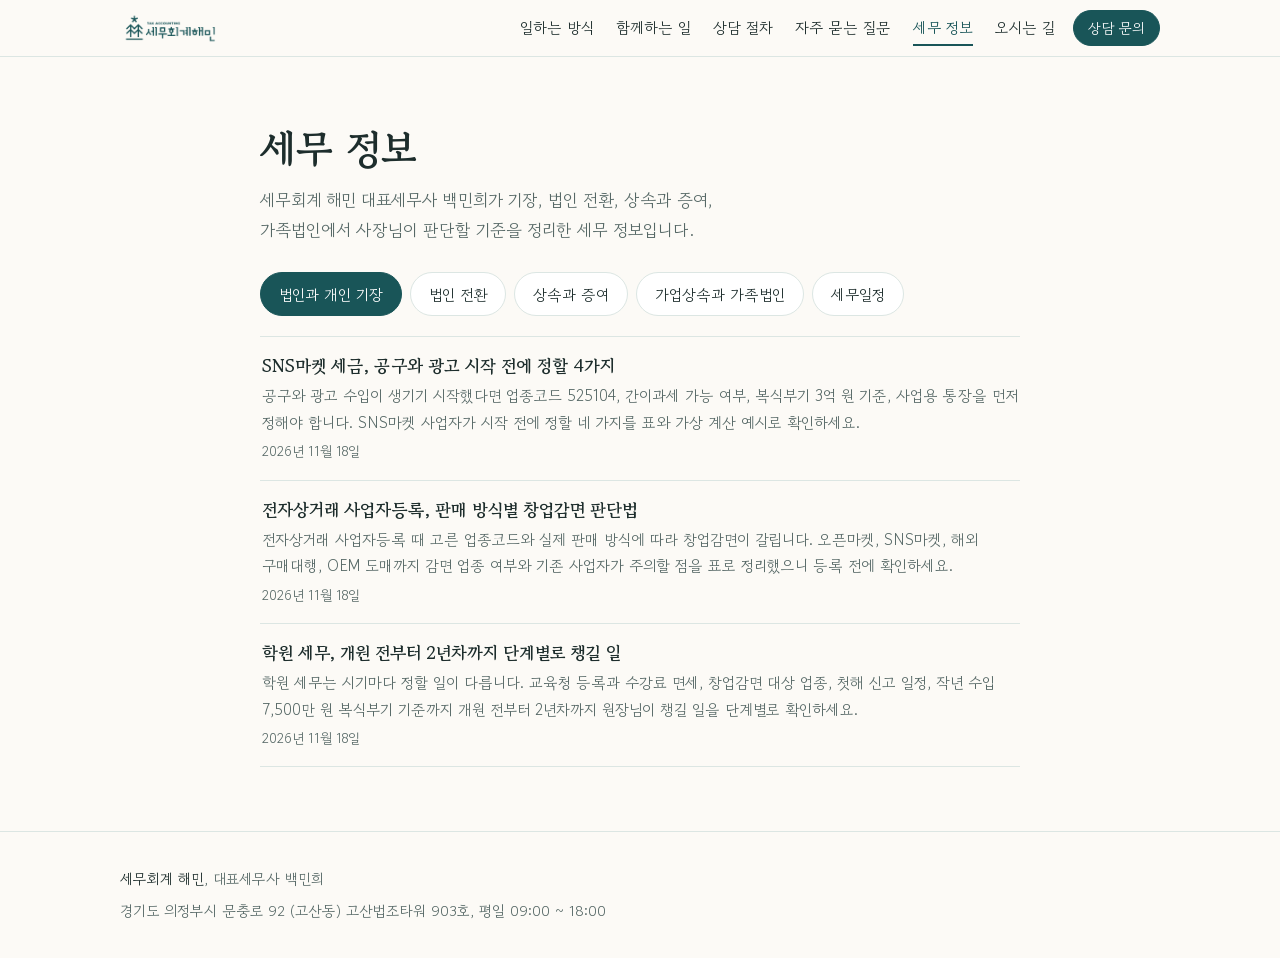
==== commit f5b5e3c1: "세무일정 분류 첫 글: 12월 세무일정, 마감일과 12월 31일 전에 정할 연말 결산 Co-Authored-By: Claude Opus 5.5 <noreply@anthropic.c" ====
--- a/column/index.html
+++ b/column/index.html
@@ -40,8 +40,8 @@
   <div class="wrap">
     <h1>세무 정보</h1>
     <p class="lead">세무회계 해민 대표세무사 백민희가 기장, 법인 전환, 상속과 증여, 가족법인에서 사장님이 판단할 기준을 정리한 세무 정보입니다.</p>
-    <div class="column-tabs"><a class="column-tab is-active" id="tab-bookkeeping" href="#bookkeeping">법인과 개인 기장</a><a class="column-tab" id="tab-incorporation" href="#incorporation">법인 전환</a><a class="column-tab" id="tab-inheritance-gift" href="#inheritance-gift">상속과 증여</a><a class="column-tab" id="tab-family-business" href="#family-business">가업상속과 가족법인</a></div>
-    <section class="column-group is-active" id="bookkeeping"><h2>법인과 개인 기장</h2><ul class="column-list"><li><a href="/column/sns-market-tax-setup/"><span class="t">SNS마켓 세금, 공구와 광고 시작 전에 정할 4가지</span><span class="d">공구와 광고 수입이 생기기 시작했다면 업종코드 525104, 간이과세 가능 여부, 복식부기 3억 원 기준, 사업용 통장을 먼저 정해야 합니다. SNS마켓 사업자가 시작 전에 정할 네 가지를 표와 가상 계산 예시로 확인하세요.</span><span class="m">2026년 11월 18일</span></a></li><li><a href="/column/ecommerce-startup-tax-reduction/"><span class="t">전자상거래 사업자등록, 판매 방식별 창업감면 판단법</span><span class="d">전자상거래 사업자등록 때 고른 업종코드와 실제 판매 방식에 따라 창업감면이 갈립니다. 오픈마켓, SNS마켓, 해외 구매대행, OEM 도매까지 감면 업종 여부와 기존 사업자가 주의할 점을 표로 정리했으니 등록 전에 확인하세요.</span><span class="m">2026년 11월 18일</span></a></li><li><a href="/column/academy-tax-first-two-years/"><span class="t">학원 세무, 개원 전부터 2년차까지 단계별로 챙길 일</span><span class="d">학원 세무는 시기마다 정할 일이 다릅니다. 교육청 등록과 수강료 면세, 창업감면 대상 업종, 첫해 신고 일정, 작년 수입 7,500만 원 복식부기 기준까지 개원 전부터 2년차까지 원장님이 챙길 일을 단계별로 확인하세요.</span><span class="m">2026년 11월 18일</span></a></li></ul></section><section class="column-group" id="incorporation"><h2>법인 전환</h2><ul class="column-list"><li><a href="/column/corporation-setup-before-registration/"><span class="t">법인설립 절차, 등기 전에 정할 자본금, 지분, 본점, 정관</span><span class="d">법인설립 절차는 정관, 자본금 납입, 등기, 사업자등록 순으로 진행되지만 세금은 서류에 적는 숫자에서 갈립니다. 자본금, 지분, 본점 주소, 정관 퇴직금 기준을 등기 전에 어떻게 정할지 실제 과세 사례로 확인하세요.</span><span class="m">2026년 11월 18일</span></a></li><li><a href="/column/business-incorporation-company-money/"><span class="t">개인사업자 법인전환, 법인 돈을 가져오는 3가지 길과 막히는 기준</span><span class="d">개인사업자 법인전환 뒤 법인 돈은 급여와 배당, 영업권, 퇴직금 중간정산으로 가져올 수 있습니다. 길마다 인정되는 조건과 세금, 막히는 기준을 조세심판원 사례와 표로 정리했으니 전환을 결정하기 전에 먼저 확인해 보세요.</span><span class="m">2026년 11월 18일</span></a></li></ul></section><section class="column-group" id="inheritance-gift"><h2>상속과 증여</h2><ul class="column-list"><li><a href="/column/inheritance-tax-filing-deadline/"><span class="t">상속세 신고기한 6개월, 유족이 순서대로 챙길 5가지</span><span class="d">상속세 신고기한은 돌아가신 달의 말일부터 6개월입니다. 기한 계산, 장례비 증빙, 신고 서류, 납부 방법, 고인 계좌 인출 기록까지 유족이 순서대로 챙길 5가지를 조세심판원 사례와 표로 정리했으니 신고 전에 먼저 확인해 보세요.</span><span class="m">2026년 11월 18일</span></a></li><li><a href="/column/death-insurance-inheritance-tax/"><span class="t">사망보험금 상속세, 보험료 낸 사람에 따라 달라지는 과세 기준</span><span class="d">사망보험금은 계약자 이름이 아니라 보험료를 실제로 낸 사람에 따라 상속재산 여부가 갈립니다. 계약자를 자녀로 바꾼 경우, 상속을 포기한 경우, 상속세 재원으로 준비하는 방법까지 조세심판원 사례와 표로 정리했으니 확인하세요.</span><span class="m">2026년 11월 18일</span></a></li></ul></section><section class="column-group" id="family-business"><h2>가업상속과 가족법인</h2><ul class="column-list"><li><a href="/column/family-corporation-stock-investment/"><span class="t">가족법인 주식투자, 상속 준비가 되는 구조와 불리한 경우</span><span class="d">자녀가 주주인 가족법인으로 주식에 투자하면 오른 몫이 자녀 지분 가치에 쌓입니다. 부모님 돈을 넣는 방식별 세금, 증여세 1억 원 기준, 20% 세율 법인이 되는 조건과 오히려 불리한 경우를 표로 정리했으니 투자 전에 확인하세요.</span><span class="m">2026년 11월 18일</span></a></li></ul></section>
+    <div class="column-tabs"><a class="column-tab is-active" id="tab-bookkeeping" href="#bookkeeping">법인과 개인 기장</a><a class="column-tab" id="tab-incorporation" href="#incorporation">법인 전환</a><a class="column-tab" id="tab-inheritance-gift" href="#inheritance-gift">상속과 증여</a><a class="column-tab" id="tab-family-business" href="#family-business">가업상속과 가족법인</a><a class="column-tab" id="tab-tax-calendar" href="#tax-calendar">세무일정</a></div>
+    <section class="column-group is-active" id="bookkeeping"><h2>법인과 개인 기장</h2><ul class="column-list"><li><a href="/column/sns-market-tax-setup/"><span class="t">SNS마켓 세금, 공구와 광고 시작 전에 정할 4가지</span><span class="d">공구와 광고 수입이 생기기 시작했다면 업종코드 525104, 간이과세 가능 여부, 복식부기 3억 원 기준, 사업용 통장을 먼저 정해야 합니다. SNS마켓 사업자가 시작 전에 정할 네 가지를 표와 가상 계산 예시로 확인하세요.</span><span class="m">2026년 11월 18일</span></a></li><li><a href="/column/ecommerce-startup-tax-reduction/"><span class="t">전자상거래 사업자등록, 판매 방식별 창업감면 판단법</span><span class="d">전자상거래 사업자등록 때 고른 업종코드와 실제 판매 방식에 따라 창업감면이 갈립니다. 오픈마켓, SNS마켓, 해외 구매대행, OEM 도매까지 감면 업종 여부와 기존 사업자가 주의할 점을 표로 정리했으니 등록 전에 확인하세요.</span><span class="m">2026년 11월 18일</span></a></li><li><a href="/column/academy-tax-first-two-years/"><span class="t">학원 세무, 개원 전부터 2년차까지 단계별로 챙길 일</span><span class="d">학원 세무는 시기마다 정할 일이 다릅니다. 교육청 등록과 수강료 면세, 창업감면 대상 업종, 첫해 신고 일정, 작년 수입 7,500만 원 복식부기 기준까지 개원 전부터 2년차까지 원장님이 챙길 일을 단계별로 확인하세요.</span><span class="m">2026년 11월 18일</span></a></li></ul></section><section class="column-group" id="incorporation"><h2>법인 전환</h2><ul class="column-list"><li><a href="/column/corporation-setup-before-registration/"><span class="t">법인설립 절차, 등기 전에 정할 자본금, 지분, 본점, 정관</span><span class="d">법인설립 절차는 정관, 자본금 납입, 등기, 사업자등록 순으로 진행되지만 세금은 서류에 적는 숫자에서 갈립니다. 자본금, 지분, 본점 주소, 정관 퇴직금 기준을 등기 전에 어떻게 정할지 실제 과세 사례로 확인하세요.</span><span class="m">2026년 11월 18일</span></a></li><li><a href="/column/business-incorporation-company-money/"><span class="t">개인사업자 법인전환, 법인 돈을 가져오는 3가지 길과 막히는 기준</span><span class="d">개인사업자 법인전환 뒤 법인 돈은 급여와 배당, 영업권, 퇴직금 중간정산으로 가져올 수 있습니다. 길마다 인정되는 조건과 세금, 막히는 기준을 조세심판원 사례와 표로 정리했으니 전환을 결정하기 전에 먼저 확인해 보세요.</span><span class="m">2026년 11월 18일</span></a></li></ul></section><section class="column-group" id="inheritance-gift"><h2>상속과 증여</h2><ul class="column-list"><li><a href="/column/inheritance-tax-filing-deadline/"><span class="t">상속세 신고기한 6개월, 유족이 순서대로 챙길 5가지</span><span class="d">상속세 신고기한은 돌아가신 달의 말일부터 6개월입니다. 기한 계산, 장례비 증빙, 신고 서류, 납부 방법, 고인 계좌 인출 기록까지 유족이 순서대로 챙길 5가지를 조세심판원 사례와 표로 정리했으니 신고 전에 먼저 확인해 보세요.</span><span class="m">2026년 11월 18일</span></a></li><li><a href="/column/death-insurance-inheritance-tax/"><span class="t">사망보험금 상속세, 보험료 낸 사람에 따라 달라지는 과세 기준</span><span class="d">사망보험금은 계약자 이름이 아니라 보험료를 실제로 낸 사람에 따라 상속재산 여부가 갈립니다. 계약자를 자녀로 바꾼 경우, 상속을 포기한 경우, 상속세 재원으로 준비하는 방법까지 조세심판원 사례와 표로 정리했으니 확인하세요.</span><span class="m">2026년 11월 18일</span></a></li></ul></section><section class="column-group" id="family-business"><h2>가업상속과 가족법인</h2><ul class="column-list"><li><a href="/column/family-corporation-stock-investment/"><span class="t">가족법인 주식투자, 상속 준비가 되는 구조와 불리한 경우</span><span class="d">자녀가 주주인 가족법인으로 주식에 투자하면 오른 몫이 자녀 지분 가치에 쌓입니다. 부모님 돈을 넣는 방식별 세금, 증여세 1억 원 기준, 20% 세율 법인이 되는 조건과 오히려 불리한 경우를 표로 정리했으니 투자 전에 확인하세요.</span><span class="m">2026년 11월 18일</span></a></li></ul></section><section class="column-group" id="tax-calendar"><h2>세무일정</h2><ul class="column-list"><li><a href="/column/december-tax-schedule-year-end-closing/"><span class="t">12월 세무일정, 마감일과 12월 31일 전에 정할 연말 결산</span><span class="d">12월 세무일정은 10일 원천세와 4대보험료, 15일 종합부동산세, 31일 간이지급명세서로 이어집니다. 노란우산공제, 연금저축과 IRP, 못 받은 외상값, 연말 재고처럼 12월 31일이 지나면 올해 몫으로 넣을 수 없는 결산 항목도 표로 정리했습니다.</span><span class="m">2026년 11월 26일</span></a></li></ul></section>
     <script>(function () {
   var list = document.querySelector('.column-tabs');
   var tabs = [].slice.call(list.querySelectorAll('.column-tab'));
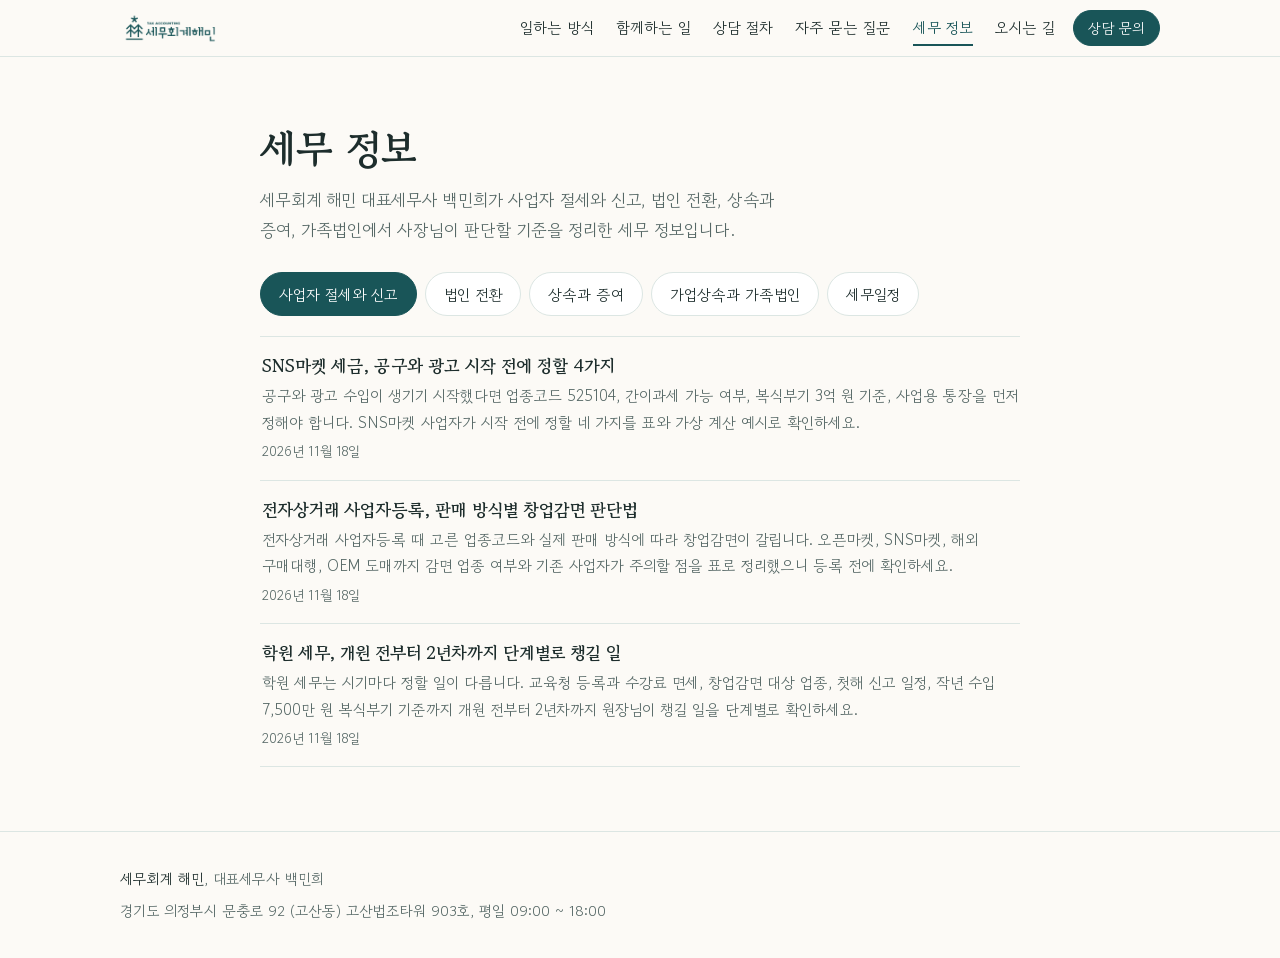
==== commit cebc3516: "칼럼 분류 이름 변경(법인과 개인 기장 → 사업자 절세와 신고), 12월 세무일정 칼럼 법인 대표 노란우산 문장 수정 Co-Authored-By: Claude Opus 5.5 <n" ====
--- a/column/index.html
+++ b/column/index.html
@@ -4,13 +4,13 @@
 <meta charset="utf-8">
 <meta name="viewport" content="width=device-width, initial-scale=1, viewport-fit=cover">
 <title>세무 정보 | 세무회계 해민</title>
-<meta name="description" content="세무회계 해민 대표세무사 백민희가 기장, 법인 전환, 상속과 증여, 가족법인에서 사장님이 판단할 기준을 정리한 세무 정보입니다.">
+<meta name="description" content="세무회계 해민 대표세무사 백민희가 사업자 절세와 신고, 법인 전환, 상속과 증여, 가족법인에서 사장님이 판단할 기준을 정리한 세무 정보입니다.">
 <link rel="canonical" href="https://hmintax.com/column/">
 <meta property="og:type" content="website">
 <meta property="og:locale" content="ko_KR">
 <meta property="og:site_name" content="세무회계 해민">
 <meta property="og:title" content="세무 정보 | 세무회계 해민">
-<meta property="og:description" content="세무회계 해민 대표세무사 백민희가 기장, 법인 전환, 상속과 증여, 가족법인에서 사장님이 판단할 기준을 정리한 세무 정보입니다.">
+<meta property="og:description" content="세무회계 해민 대표세무사 백민희가 사업자 절세와 신고, 법인 전환, 상속과 증여, 가족법인에서 사장님이 판단할 기준을 정리한 세무 정보입니다.">
 <meta property="og:url" content="https://hmintax.com/column/">
 <meta property="og:image" content="https://hmintax.com/og-image.jpg">
 <meta property="og:image:width" content="1200">
@@ -23,7 +23,7 @@
 <link rel="stylesheet" href="https://fonts.googleapis.com/css2?family=Gowun+Batang:wght@400;700&family=Gowun+Dodum&display=swap">
 <link rel="stylesheet" href="/column/column.css">
 <script>document.documentElement.classList.add("js-tabs")</script>
-<script type="application/ld+json">{"@context":"https://schema.org","@type":"CollectionPage","name":"세무 정보","description":"세무회계 해민 대표세무사 백민희가 기장, 법인 전환, 상속과 증여, 가족법인에서 사장님이 판단할 기준을 정리한 세무 정보입니다.","url":"https://hmintax.com/column/","isPartOf":{"@type":"WebSite","name":"세무회계 해민","url":"https://hmintax.com/"}}</script>
+<script type="application/ld+json">{"@context":"https://schema.org","@type":"CollectionPage","name":"세무 정보","description":"세무회계 해민 대표세무사 백민희가 사업자 절세와 신고, 법인 전환, 상속과 증여, 가족법인에서 사장님이 판단할 기준을 정리한 세무 정보입니다.","url":"https://hmintax.com/column/","isPartOf":{"@type":"WebSite","name":"세무회계 해민","url":"https://hmintax.com/"}}</script>
 </head>
 <body>
 <header class="top">
@@ -39,9 +39,9 @@
 <main class="column-page">
   <div class="wrap">
     <h1>세무 정보</h1>
-    <p class="lead">세무회계 해민 대표세무사 백민희가 기장, 법인 전환, 상속과 증여, 가족법인에서 사장님이 판단할 기준을 정리한 세무 정보입니다.</p>
-    <div class="column-tabs"><a class="column-tab is-active" id="tab-bookkeeping" href="#bookkeeping">법인과 개인 기장</a><a class="column-tab" id="tab-incorporation" href="#incorporation">법인 전환</a><a class="column-tab" id="tab-inheritance-gift" href="#inheritance-gift">상속과 증여</a><a class="column-tab" id="tab-family-business" href="#family-business">가업상속과 가족법인</a><a class="column-tab" id="tab-tax-calendar" href="#tax-calendar">세무일정</a></div>
-    <section class="column-group is-active" id="bookkeeping"><h2>법인과 개인 기장</h2><ul class="column-list"><li><a href="/column/sns-market-tax-setup/"><span class="t">SNS마켓 세금, 공구와 광고 시작 전에 정할 4가지</span><span class="d">공구와 광고 수입이 생기기 시작했다면 업종코드 525104, 간이과세 가능 여부, 복식부기 3억 원 기준, 사업용 통장을 먼저 정해야 합니다. SNS마켓 사업자가 시작 전에 정할 네 가지를 표와 가상 계산 예시로 확인하세요.</span><span class="m">2026년 11월 18일</span></a></li><li><a href="/column/ecommerce-startup-tax-reduction/"><span class="t">전자상거래 사업자등록, 판매 방식별 창업감면 판단법</span><span class="d">전자상거래 사업자등록 때 고른 업종코드와 실제 판매 방식에 따라 창업감면이 갈립니다. 오픈마켓, SNS마켓, 해외 구매대행, OEM 도매까지 감면 업종 여부와 기존 사업자가 주의할 점을 표로 정리했으니 등록 전에 확인하세요.</span><span class="m">2026년 11월 18일</span></a></li><li><a href="/column/academy-tax-first-two-years/"><span class="t">학원 세무, 개원 전부터 2년차까지 단계별로 챙길 일</span><span class="d">학원 세무는 시기마다 정할 일이 다릅니다. 교육청 등록과 수강료 면세, 창업감면 대상 업종, 첫해 신고 일정, 작년 수입 7,500만 원 복식부기 기준까지 개원 전부터 2년차까지 원장님이 챙길 일을 단계별로 확인하세요.</span><span class="m">2026년 11월 18일</span></a></li></ul></section><section class="column-group" id="incorporation"><h2>법인 전환</h2><ul class="column-list"><li><a href="/column/corporation-setup-before-registration/"><span class="t">법인설립 절차, 등기 전에 정할 자본금, 지분, 본점, 정관</span><span class="d">법인설립 절차는 정관, 자본금 납입, 등기, 사업자등록 순으로 진행되지만 세금은 서류에 적는 숫자에서 갈립니다. 자본금, 지분, 본점 주소, 정관 퇴직금 기준을 등기 전에 어떻게 정할지 실제 과세 사례로 확인하세요.</span><span class="m">2026년 11월 18일</span></a></li><li><a href="/column/business-incorporation-company-money/"><span class="t">개인사업자 법인전환, 법인 돈을 가져오는 3가지 길과 막히는 기준</span><span class="d">개인사업자 법인전환 뒤 법인 돈은 급여와 배당, 영업권, 퇴직금 중간정산으로 가져올 수 있습니다. 길마다 인정되는 조건과 세금, 막히는 기준을 조세심판원 사례와 표로 정리했으니 전환을 결정하기 전에 먼저 확인해 보세요.</span><span class="m">2026년 11월 18일</span></a></li></ul></section><section class="column-group" id="inheritance-gift"><h2>상속과 증여</h2><ul class="column-list"><li><a href="/column/inheritance-tax-filing-deadline/"><span class="t">상속세 신고기한 6개월, 유족이 순서대로 챙길 5가지</span><span class="d">상속세 신고기한은 돌아가신 달의 말일부터 6개월입니다. 기한 계산, 장례비 증빙, 신고 서류, 납부 방법, 고인 계좌 인출 기록까지 유족이 순서대로 챙길 5가지를 조세심판원 사례와 표로 정리했으니 신고 전에 먼저 확인해 보세요.</span><span class="m">2026년 11월 18일</span></a></li><li><a href="/column/death-insurance-inheritance-tax/"><span class="t">사망보험금 상속세, 보험료 낸 사람에 따라 달라지는 과세 기준</span><span class="d">사망보험금은 계약자 이름이 아니라 보험료를 실제로 낸 사람에 따라 상속재산 여부가 갈립니다. 계약자를 자녀로 바꾼 경우, 상속을 포기한 경우, 상속세 재원으로 준비하는 방법까지 조세심판원 사례와 표로 정리했으니 확인하세요.</span><span class="m">2026년 11월 18일</span></a></li></ul></section><section class="column-group" id="family-business"><h2>가업상속과 가족법인</h2><ul class="column-list"><li><a href="/column/family-corporation-stock-investment/"><span class="t">가족법인 주식투자, 상속 준비가 되는 구조와 불리한 경우</span><span class="d">자녀가 주주인 가족법인으로 주식에 투자하면 오른 몫이 자녀 지분 가치에 쌓입니다. 부모님 돈을 넣는 방식별 세금, 증여세 1억 원 기준, 20% 세율 법인이 되는 조건과 오히려 불리한 경우를 표로 정리했으니 투자 전에 확인하세요.</span><span class="m">2026년 11월 18일</span></a></li></ul></section><section class="column-group" id="tax-calendar"><h2>세무일정</h2><ul class="column-list"><li><a href="/column/december-tax-schedule-year-end-closing/"><span class="t">12월 세무일정, 마감일과 12월 31일 전에 정할 연말 결산</span><span class="d">12월 세무일정은 10일 원천세와 4대보험료, 15일 종합부동산세, 31일 간이지급명세서로 이어집니다. 노란우산공제, 연금저축과 IRP, 못 받은 외상값, 연말 재고처럼 12월 31일이 지나면 올해 몫으로 넣을 수 없는 결산 항목도 표로 정리했습니다.</span><span class="m">2026년 11월 26일</span></a></li></ul></section>
+    <p class="lead">세무회계 해민 대표세무사 백민희가 사업자 절세와 신고, 법인 전환, 상속과 증여, 가족법인에서 사장님이 판단할 기준을 정리한 세무 정보입니다.</p>
+    <div class="column-tabs"><a class="column-tab is-active" id="tab-bookkeeping" href="#bookkeeping">사업자 절세와 신고</a><a class="column-tab" id="tab-incorporation" href="#incorporation">법인 전환</a><a class="column-tab" id="tab-inheritance-gift" href="#inheritance-gift">상속과 증여</a><a class="column-tab" id="tab-family-business" href="#family-business">가업상속과 가족법인</a><a class="column-tab" id="tab-tax-calendar" href="#tax-calendar">세무일정</a></div>
+    <section class="column-group is-active" id="bookkeeping"><h2>사업자 절세와 신고</h2><ul class="column-list"><li><a href="/column/sns-market-tax-setup/"><span class="t">SNS마켓 세금, 공구와 광고 시작 전에 정할 4가지</span><span class="d">공구와 광고 수입이 생기기 시작했다면 업종코드 525104, 간이과세 가능 여부, 복식부기 3억 원 기준, 사업용 통장을 먼저 정해야 합니다. SNS마켓 사업자가 시작 전에 정할 네 가지를 표와 가상 계산 예시로 확인하세요.</span><span class="m">2026년 11월 18일</span></a></li><li><a href="/column/ecommerce-startup-tax-reduction/"><span class="t">전자상거래 사업자등록, 판매 방식별 창업감면 판단법</span><span class="d">전자상거래 사업자등록 때 고른 업종코드와 실제 판매 방식에 따라 창업감면이 갈립니다. 오픈마켓, SNS마켓, 해외 구매대행, OEM 도매까지 감면 업종 여부와 기존 사업자가 주의할 점을 표로 정리했으니 등록 전에 확인하세요.</span><span class="m">2026년 11월 18일</span></a></li><li><a href="/column/academy-tax-first-two-years/"><span class="t">학원 세무, 개원 전부터 2년차까지 단계별로 챙길 일</span><span class="d">학원 세무는 시기마다 정할 일이 다릅니다. 교육청 등록과 수강료 면세, 창업감면 대상 업종, 첫해 신고 일정, 작년 수입 7,500만 원 복식부기 기준까지 개원 전부터 2년차까지 원장님이 챙길 일을 단계별로 확인하세요.</span><span class="m">2026년 11월 18일</span></a></li></ul></section><section class="column-group" id="incorporation"><h2>법인 전환</h2><ul class="column-list"><li><a href="/column/corporation-setup-before-registration/"><span class="t">법인설립 절차, 등기 전에 정할 자본금, 지분, 본점, 정관</span><span class="d">법인설립 절차는 정관, 자본금 납입, 등기, 사업자등록 순으로 진행되지만 세금은 서류에 적는 숫자에서 갈립니다. 자본금, 지분, 본점 주소, 정관 퇴직금 기준을 등기 전에 어떻게 정할지 실제 과세 사례로 확인하세요.</span><span class="m">2026년 11월 18일</span></a></li><li><a href="/column/business-incorporation-company-money/"><span class="t">개인사업자 법인전환, 법인 돈을 가져오는 3가지 길과 막히는 기준</span><span class="d">개인사업자 법인전환 뒤 법인 돈은 급여와 배당, 영업권, 퇴직금 중간정산으로 가져올 수 있습니다. 길마다 인정되는 조건과 세금, 막히는 기준을 조세심판원 사례와 표로 정리했으니 전환을 결정하기 전에 먼저 확인해 보세요.</span><span class="m">2026년 11월 18일</span></a></li></ul></section><section class="column-group" id="inheritance-gift"><h2>상속과 증여</h2><ul class="column-list"><li><a href="/column/inheritance-tax-filing-deadline/"><span class="t">상속세 신고기한 6개월, 유족이 순서대로 챙길 5가지</span><span class="d">상속세 신고기한은 돌아가신 달의 말일부터 6개월입니다. 기한 계산, 장례비 증빙, 신고 서류, 납부 방법, 고인 계좌 인출 기록까지 유족이 순서대로 챙길 5가지를 조세심판원 사례와 표로 정리했으니 신고 전에 먼저 확인해 보세요.</span><span class="m">2026년 11월 18일</span></a></li><li><a href="/column/death-insurance-inheritance-tax/"><span class="t">사망보험금 상속세, 보험료 낸 사람에 따라 달라지는 과세 기준</span><span class="d">사망보험금은 계약자 이름이 아니라 보험료를 실제로 낸 사람에 따라 상속재산 여부가 갈립니다. 계약자를 자녀로 바꾼 경우, 상속을 포기한 경우, 상속세 재원으로 준비하는 방법까지 조세심판원 사례와 표로 정리했으니 확인하세요.</span><span class="m">2026년 11월 18일</span></a></li></ul></section><section class="column-group" id="family-business"><h2>가업상속과 가족법인</h2><ul class="column-list"><li><a href="/column/family-corporation-setup-gift-tax-cases/"><span class="t">가족법인 설립, 설립 뒤 부모와 거래할 때 증여세가 붙는 기준과 사례</span><span class="d">가족법인 설립 자체에는 증여세가 없습니다. 설립 뒤 부모가 법인에 이자 없이 빌려주거나 빌려준 돈을 면제하거나 부동산을 넘기면, 주주 한 명 몫 이익이 1억 원 이상일 때 증여세가 붙습니다. 조세심판원 사례로 기준을 정리했습니다.</span><span class="m">2026년 11월 26일</span></a></li><li><a href="/column/family-corporation-stock-investment/"><span class="t">가족법인 주식투자, 상속 준비가 되는 구조와 불리한 경우</span><span class="d">자녀가 주주인 가족법인으로 주식에 투자하면 오른 몫이 자녀 지분 가치에 쌓입니다. 부모님 돈을 넣는 방식별 세금, 증여세 1억 원 기준, 20% 세율 법인이 되는 조건과 오히려 불리한 경우를 표로 정리했으니 투자 전에 확인하세요.</span><span class="m">2026년 11월 18일</span></a></li></ul></section><section class="column-group" id="tax-calendar"><h2>세무일정</h2><ul class="column-list"><li><a href="/column/december-tax-schedule-year-end-closing/"><span class="t">12월 세무일정, 마감일과 12월 31일 전에 정할 연말 결산</span><span class="d">12월 세무일정은 10일 원천세와 4대보험료, 15일 종합부동산세, 31일 간이지급명세서로 이어집니다. 노란우산공제, 연금저축과 IRP, 못 받은 외상값, 연말 재고처럼 12월 31일이 지나면 올해 몫으로 넣을 수 없는 결산 항목도 표로 정리했습니다.</span><span class="m">2026년 11월 26일</span></a></li></ul></section>
     <script>(function () {
   var list = document.querySelector('.column-tabs');
   var tabs = [].slice.call(list.querySelectorAll('.column-tab'));
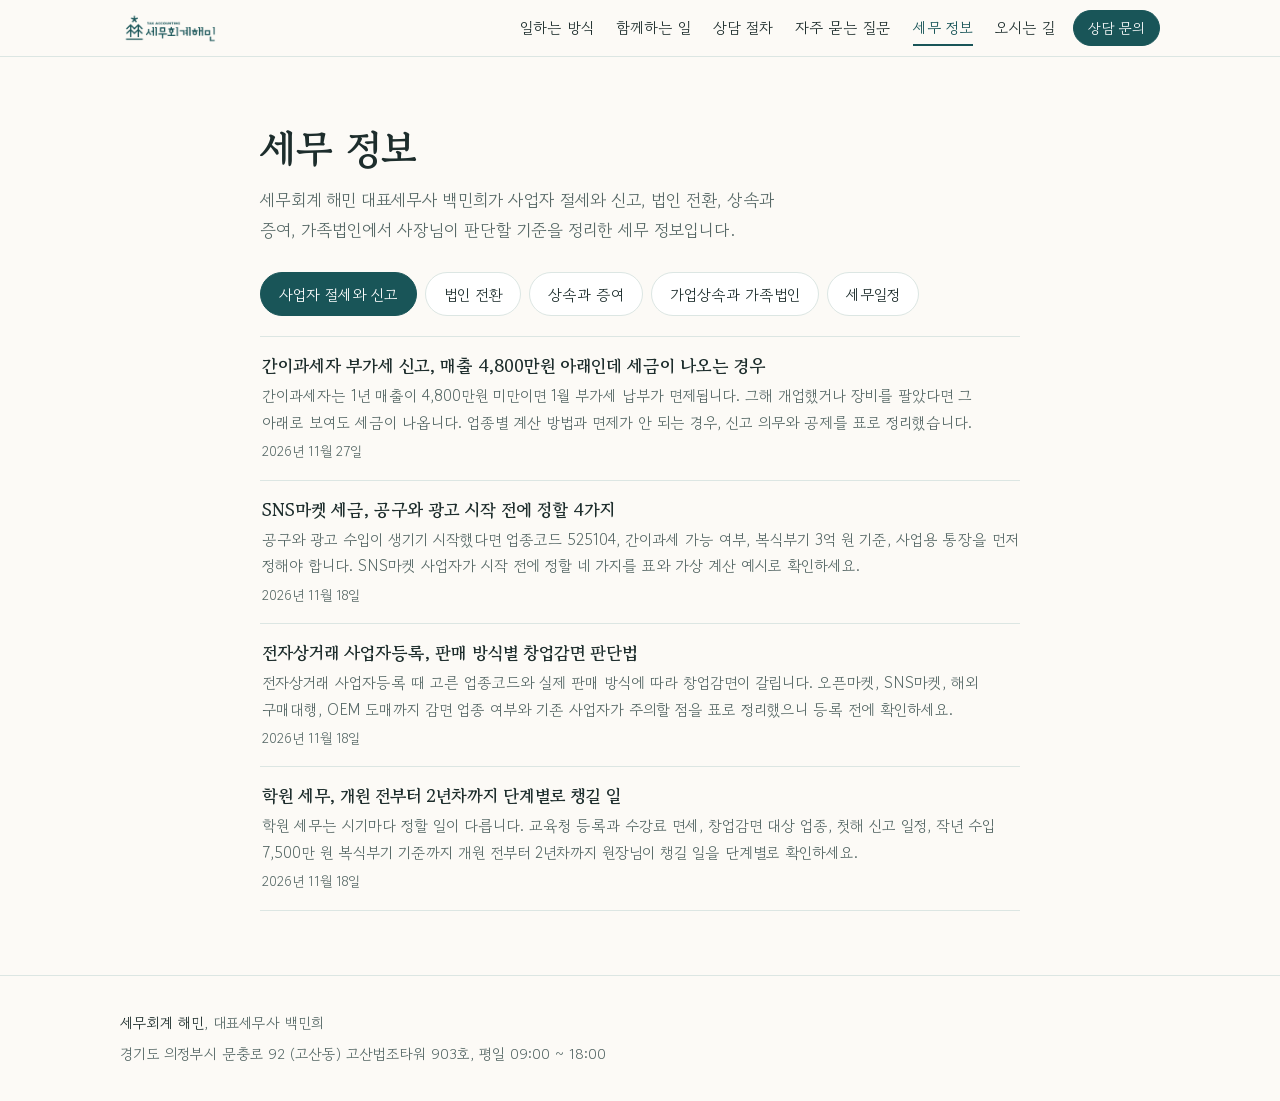
==== commit 10fe89df: "간이과세자 부가세 칼럼 추가: 간이과세자 부가세 신고, 매출 4,800만원 아래인데 세금이 나오는 경우 Co-Authored-By: Claude Opus 5.5 <noreply@a" ====
--- a/column/index.html
+++ b/column/index.html
@@ -41,7 +41,7 @@
     <h1>세무 정보</h1>
     <p class="lead">세무회계 해민 대표세무사 백민희가 사업자 절세와 신고, 법인 전환, 상속과 증여, 가족법인에서 사장님이 판단할 기준을 정리한 세무 정보입니다.</p>
     <div class="column-tabs"><a class="column-tab is-active" id="tab-bookkeeping" href="#bookkeeping">사업자 절세와 신고</a><a class="column-tab" id="tab-incorporation" href="#incorporation">법인 전환</a><a class="column-tab" id="tab-inheritance-gift" href="#inheritance-gift">상속과 증여</a><a class="column-tab" id="tab-family-business" href="#family-business">가업상속과 가족법인</a><a class="column-tab" id="tab-tax-calendar" href="#tax-calendar">세무일정</a></div>
-    <section class="column-group is-active" id="bookkeeping"><h2>사업자 절세와 신고</h2><ul class="column-list"><li><a href="/column/sns-market-tax-setup/"><span class="t">SNS마켓 세금, 공구와 광고 시작 전에 정할 4가지</span><span class="d">공구와 광고 수입이 생기기 시작했다면 업종코드 525104, 간이과세 가능 여부, 복식부기 3억 원 기준, 사업용 통장을 먼저 정해야 합니다. SNS마켓 사업자가 시작 전에 정할 네 가지를 표와 가상 계산 예시로 확인하세요.</span><span class="m">2026년 11월 18일</span></a></li><li><a href="/column/ecommerce-startup-tax-reduction/"><span class="t">전자상거래 사업자등록, 판매 방식별 창업감면 판단법</span><span class="d">전자상거래 사업자등록 때 고른 업종코드와 실제 판매 방식에 따라 창업감면이 갈립니다. 오픈마켓, SNS마켓, 해외 구매대행, OEM 도매까지 감면 업종 여부와 기존 사업자가 주의할 점을 표로 정리했으니 등록 전에 확인하세요.</span><span class="m">2026년 11월 18일</span></a></li><li><a href="/column/academy-tax-first-two-years/"><span class="t">학원 세무, 개원 전부터 2년차까지 단계별로 챙길 일</span><span class="d">학원 세무는 시기마다 정할 일이 다릅니다. 교육청 등록과 수강료 면세, 창업감면 대상 업종, 첫해 신고 일정, 작년 수입 7,500만 원 복식부기 기준까지 개원 전부터 2년차까지 원장님이 챙길 일을 단계별로 확인하세요.</span><span class="m">2026년 11월 18일</span></a></li></ul></section><section class="column-group" id="incorporation"><h2>법인 전환</h2><ul class="column-list"><li><a href="/column/corporation-setup-before-registration/"><span class="t">법인설립 절차, 등기 전에 정할 자본금, 지분, 본점, 정관</span><span class="d">법인설립 절차는 정관, 자본금 납입, 등기, 사업자등록 순으로 진행되지만 세금은 서류에 적는 숫자에서 갈립니다. 자본금, 지분, 본점 주소, 정관 퇴직금 기준을 등기 전에 어떻게 정할지 실제 과세 사례로 확인하세요.</span><span class="m">2026년 11월 18일</span></a></li><li><a href="/column/business-incorporation-company-money/"><span class="t">개인사업자 법인전환, 법인 돈을 가져오는 3가지 길과 막히는 기준</span><span class="d">개인사업자 법인전환 뒤 법인 돈은 급여와 배당, 영업권, 퇴직금 중간정산으로 가져올 수 있습니다. 길마다 인정되는 조건과 세금, 막히는 기준을 조세심판원 사례와 표로 정리했으니 전환을 결정하기 전에 먼저 확인해 보세요.</span><span class="m">2026년 11월 18일</span></a></li></ul></section><section class="column-group" id="inheritance-gift"><h2>상속과 증여</h2><ul class="column-list"><li><a href="/column/inheritance-tax-filing-deadline/"><span class="t">상속세 신고기한 6개월, 유족이 순서대로 챙길 5가지</span><span class="d">상속세 신고기한은 돌아가신 달의 말일부터 6개월입니다. 기한 계산, 장례비 증빙, 신고 서류, 납부 방법, 고인 계좌 인출 기록까지 유족이 순서대로 챙길 5가지를 조세심판원 사례와 표로 정리했으니 신고 전에 먼저 확인해 보세요.</span><span class="m">2026년 11월 18일</span></a></li><li><a href="/column/death-insurance-inheritance-tax/"><span class="t">사망보험금 상속세, 보험료 낸 사람에 따라 달라지는 과세 기준</span><span class="d">사망보험금은 계약자 이름이 아니라 보험료를 실제로 낸 사람에 따라 상속재산 여부가 갈립니다. 계약자를 자녀로 바꾼 경우, 상속을 포기한 경우, 상속세 재원으로 준비하는 방법까지 조세심판원 사례와 표로 정리했으니 확인하세요.</span><span class="m">2026년 11월 18일</span></a></li></ul></section><section class="column-group" id="family-business"><h2>가업상속과 가족법인</h2><ul class="column-list"><li><a href="/column/family-corporation-setup-gift-tax-cases/"><span class="t">가족법인 설립, 설립 뒤 부모와 거래할 때 증여세가 붙는 기준과 사례</span><span class="d">가족법인 설립 자체에는 증여세가 없습니다. 설립 뒤 부모가 법인에 이자 없이 빌려주거나 빌려준 돈을 면제하거나 부동산을 넘기면, 주주 한 명 몫 이익이 1억 원 이상일 때 증여세가 붙습니다. 조세심판원 사례로 기준을 정리했습니다.</span><span class="m">2026년 11월 26일</span></a></li><li><a href="/column/family-corporation-stock-investment/"><span class="t">가족법인 주식투자, 상속 준비가 되는 구조와 불리한 경우</span><span class="d">자녀가 주주인 가족법인으로 주식에 투자하면 오른 몫이 자녀 지분 가치에 쌓입니다. 부모님 돈을 넣는 방식별 세금, 증여세 1억 원 기준, 20% 세율 법인이 되는 조건과 오히려 불리한 경우를 표로 정리했으니 투자 전에 확인하세요.</span><span class="m">2026년 11월 18일</span></a></li></ul></section><section class="column-group" id="tax-calendar"><h2>세무일정</h2><ul class="column-list"><li><a href="/column/december-tax-schedule-year-end-closing/"><span class="t">12월 세무일정, 마감일과 12월 31일 전에 정할 연말 결산</span><span class="d">12월 세무일정은 10일 원천세와 4대보험료, 15일 종합부동산세, 31일 간이지급명세서로 이어집니다. 노란우산공제, 연금저축과 IRP, 못 받은 외상값, 연말 재고처럼 12월 31일이 지나면 올해 몫으로 넣을 수 없는 결산 항목도 표로 정리했습니다.</span><span class="m">2026년 11월 26일</span></a></li></ul></section>
+    <section class="column-group is-active" id="bookkeeping"><h2>사업자 절세와 신고</h2><ul class="column-list"><li><a href="/column/simplified-taxpayer-vat-filing-exemption/"><span class="t">간이과세자 부가세 신고, 매출 4,800만원 아래인데 세금이 나오는 경우</span><span class="d">간이과세자는 1년 매출이 4,800만원 미만이면 1월 부가세 납부가 면제됩니다. 그해 개업했거나 장비를 팔았다면 그 아래로 보여도 세금이 나옵니다. 업종별 계산 방법과 면제가 안 되는 경우, 신고 의무와 공제를 표로 정리했습니다.</span><span class="m">2026년 11월 27일</span></a></li><li><a href="/column/sns-market-tax-setup/"><span class="t">SNS마켓 세금, 공구와 광고 시작 전에 정할 4가지</span><span class="d">공구와 광고 수입이 생기기 시작했다면 업종코드 525104, 간이과세 가능 여부, 복식부기 3억 원 기준, 사업용 통장을 먼저 정해야 합니다. SNS마켓 사업자가 시작 전에 정할 네 가지를 표와 가상 계산 예시로 확인하세요.</span><span class="m">2026년 11월 18일</span></a></li><li><a href="/column/ecommerce-startup-tax-reduction/"><span class="t">전자상거래 사업자등록, 판매 방식별 창업감면 판단법</span><span class="d">전자상거래 사업자등록 때 고른 업종코드와 실제 판매 방식에 따라 창업감면이 갈립니다. 오픈마켓, SNS마켓, 해외 구매대행, OEM 도매까지 감면 업종 여부와 기존 사업자가 주의할 점을 표로 정리했으니 등록 전에 확인하세요.</span><span class="m">2026년 11월 18일</span></a></li><li><a href="/column/academy-tax-first-two-years/"><span class="t">학원 세무, 개원 전부터 2년차까지 단계별로 챙길 일</span><span class="d">학원 세무는 시기마다 정할 일이 다릅니다. 교육청 등록과 수강료 면세, 창업감면 대상 업종, 첫해 신고 일정, 작년 수입 7,500만 원 복식부기 기준까지 개원 전부터 2년차까지 원장님이 챙길 일을 단계별로 확인하세요.</span><span class="m">2026년 11월 18일</span></a></li></ul></section><section class="column-group" id="incorporation"><h2>법인 전환</h2><ul class="column-list"><li><a href="/column/corporation-setup-before-registration/"><span class="t">법인설립 절차, 등기 전에 정할 자본금, 지분, 본점, 정관</span><span class="d">법인설립 절차는 정관, 자본금 납입, 등기, 사업자등록 순으로 진행되지만 세금은 서류에 적는 숫자에서 갈립니다. 자본금, 지분, 본점 주소, 정관 퇴직금 기준을 등기 전에 어떻게 정할지 실제 과세 사례로 확인하세요.</span><span class="m">2026년 11월 18일</span></a></li><li><a href="/column/business-incorporation-company-money/"><span class="t">개인사업자 법인전환, 법인 돈을 가져오는 3가지 길과 막히는 기준</span><span class="d">개인사업자 법인전환 뒤 법인 돈은 급여와 배당, 영업권, 퇴직금 중간정산으로 가져올 수 있습니다. 길마다 인정되는 조건과 세금, 막히는 기준을 조세심판원 사례와 표로 정리했으니 전환을 결정하기 전에 먼저 확인해 보세요.</span><span class="m">2026년 11월 18일</span></a></li></ul></section><section class="column-group" id="inheritance-gift"><h2>상속과 증여</h2><ul class="column-list"><li><a href="/column/inheritance-tax-filing-deadline/"><span class="t">상속세 신고기한 6개월, 유족이 순서대로 챙길 5가지</span><span class="d">상속세 신고기한은 돌아가신 달의 말일부터 6개월입니다. 기한 계산, 장례비 증빙, 신고 서류, 납부 방법, 고인 계좌 인출 기록까지 유족이 순서대로 챙길 5가지를 조세심판원 사례와 표로 정리했으니 신고 전에 먼저 확인해 보세요.</span><span class="m">2026년 11월 18일</span></a></li><li><a href="/column/death-insurance-inheritance-tax/"><span class="t">사망보험금 상속세, 보험료 낸 사람에 따라 달라지는 과세 기준</span><span class="d">사망보험금은 계약자 이름이 아니라 보험료를 실제로 낸 사람에 따라 상속재산 여부가 갈립니다. 계약자를 자녀로 바꾼 경우, 상속을 포기한 경우, 상속세 재원으로 준비하는 방법까지 조세심판원 사례와 표로 정리했으니 확인하세요.</span><span class="m">2026년 11월 18일</span></a></li></ul></section><section class="column-group" id="family-business"><h2>가업상속과 가족법인</h2><ul class="column-list"><li><a href="/column/family-corporation-setup-gift-tax-cases/"><span class="t">가족법인 설립, 설립 뒤 부모와 거래할 때 증여세가 붙는 기준과 사례</span><span class="d">가족법인 설립 자체에는 증여세가 없습니다. 설립 뒤 부모가 법인에 이자 없이 빌려주거나 빌려준 돈을 면제하거나 부동산을 넘기면, 주주 한 명 몫 이익이 1억 원 이상일 때 증여세가 붙습니다. 조세심판원 사례로 기준을 정리했습니다.</span><span class="m">2026년 11월 26일</span></a></li><li><a href="/column/family-corporation-stock-investment/"><span class="t">가족법인 주식투자, 상속 준비가 되는 구조와 불리한 경우</span><span class="d">자녀가 주주인 가족법인으로 주식에 투자하면 오른 몫이 자녀 지분 가치에 쌓입니다. 부모님 돈을 넣는 방식별 세금, 증여세 1억 원 기준, 20% 세율 법인이 되는 조건과 오히려 불리한 경우를 표로 정리했으니 투자 전에 확인하세요.</span><span class="m">2026년 11월 18일</span></a></li></ul></section><section class="column-group" id="tax-calendar"><h2>세무일정</h2><ul class="column-list"><li><a href="/column/december-tax-schedule-year-end-closing/"><span class="t">12월 세무일정, 마감일과 12월 31일 전에 정할 연말 결산</span><span class="d">12월 세무일정은 10일 원천세와 4대보험료, 15일 종합부동산세, 31일 간이지급명세서로 이어집니다. 노란우산공제, 연금저축과 IRP, 못 받은 외상값, 연말 재고처럼 12월 31일이 지나면 올해 몫으로 넣을 수 없는 결산 항목도 표로 정리했습니다.</span><span class="m">2026년 11월 26일</span></a></li></ul></section>
     <script>(function () {
   var list = document.querySelector('.column-tabs');
   var tabs = [].slice.call(list.querySelectorAll('.column-tab'));
